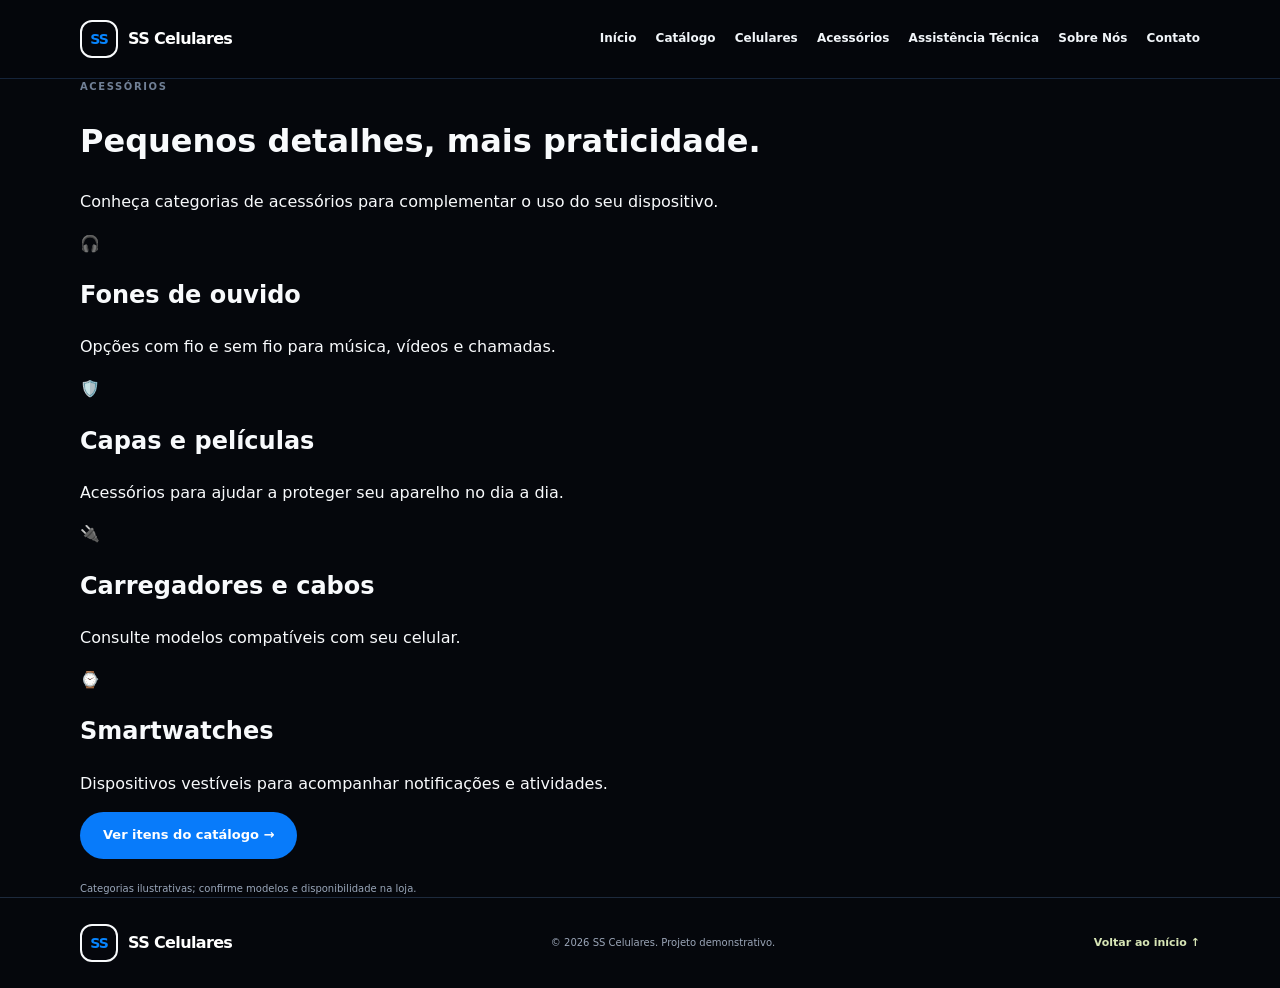
==== acessorios/index.html @ f4dd4148 "Cria página independente: acessorios" ====
<!doctype html>
<html lang="pt-BR"><head><meta charset="UTF-8"><meta name="viewport" content="width=device-width, initial-scale=1"><meta name="description" content="Explore acessórios demonstrativos para celulares."><title>Acessórios | SS Celulares</title><link rel="stylesheet" href="../assets/css/style.css"></head><body><a class="pular-conteudo" href="#conteudo">Pular para o conteúdo</a><header class="topo"><div class="container barra">
<a class="marca" href="../index.html" aria-label="SS Celulares — início"><span class="marca-simbolo">SS</span><span>SS <b>Celulares</b></span></a>
<nav class="navegacao" aria-label="Navegação principal">
<a href="../index.html">Início</a><a href="../catalogo/index.html">Catálogo</a><a href="../celulares/index.html">Celulares</a><a href="../acessorios/index.html">Acessórios</a><a href="../assistencia/index.html">Assistência Técnica</a><a href="../sobre/index.html">Sobre Nós</a><a href="../contato/index.html">Contato</a>
</nav></div></header><main id="conteudo" class="pagina-conteudo"><div class="container"><p class="sobretitulo">ACESSÓRIOS</p><h1>Pequenos detalhes, <span>mais praticidade.</span></h1><p class="pagina-intro">Conheça categorias de acessórios para complementar o uso do seu dispositivo.</p><div class="pagina-cards"><article><span>🎧</span><h2>Fones de ouvido</h2><p>Opções com fio e sem fio para música, vídeos e chamadas.</p></article><article><span>🛡️</span><h2>Capas e películas</h2><p>Acessórios para ajudar a proteger seu aparelho no dia a dia.</p></article><article><span>🔌</span><h2>Carregadores e cabos</h2><p>Consulte modelos compatíveis com seu celular.</p></article><article><span>⌚</span><h2>Smartwatches</h2><p>Dispositivos vestíveis para acompanhar notificações e atividades.</p></article></div><a class="botao botao-principal" href="../catalogo/index.html">Ver itens do catálogo →</a><p class="aviso-catalogo">Categorias ilustrativas; confirme modelos e disponibilidade na loja.</p></div></main><footer class="rodape"><div class="container rodape-conteudo"><a class="marca marca-rodape" href="../index.html"><span class="marca-simbolo">SS</span><span>SS <b>Celulares</b></span></a><p>© <span class="ano-atual"></span> SS Celulares. Projeto demonstrativo.</p><a href="../index.html">Voltar ao início ↑</a></div></footer><script>document.querySelectorAll(".ano-atual").forEach(el=>el.textContent=new Date().getFullYear())</script></body></html>
---- assets/css/style.css ----
:root{color-scheme:light;--ink:#172033;--muted:#667085;--navy:#101827;--navy-2:#18243a;--lime:#c7f36b;--paper:#f7f8fa;--line:#e5e8ee;--white:#fff;--radius:22px;--shadow:0 18px 50px rgba(18,30,50,.09)}
*{box-sizing:border-box}html{scroll-behavior:smooth;scroll-padding-top:90px}body{margin:0;font-family:Inter,ui-sans-serif,system-ui,-apple-system,BlinkMacSystemFont,"Segoe UI",sans-serif;color:var(--ink);background:var(--white);line-height:1.6}a{color:inherit;text-decoration:none}button,input{font:inherit}.container{width:min(1120px,calc(100% - 40px));margin-inline:auto}.pular-conteudo{position:absolute;left:-9999px;top:12px;background:#fff;padding:12px;z-index:10}.pular-conteudo:focus{left:12px}.topo{position:sticky;top:0;z-index:5;background:rgba(255,255,255,.94);backdrop-filter:blur(14px);border-bottom:1px solid rgba(229,232,238,.8)}.barra{min-height:78px;display:flex;align-items:center;justify-content:space-between;gap:24px}.marca{display:inline-flex;align-items:center;gap:10px;font-size:16px;font-weight:750;letter-spacing:-.04em}.marca b{font-weight:850}.marca-simbolo{display:grid;place-items:center;width:38px;height:38px;border-radius:12px;background:var(--lime);color:var(--navy);font-size:14px;font-weight:900;letter-spacing:-.07em}.navegacao{display:flex;align-items:center;gap:32px;color:#5d6676;font-size:13px;font-weight:650}.navegacao a:hover,.link-simples:hover,.rodape a:hover{color:#577b12}.botao{display:inline-flex;align-items:center;justify-content:center;gap:14px;padding:12px 18px;border-radius:12px;font-size:13px;font-weight:750;transition:transform .2s,background .2s}.botao:hover{transform:translateY(-2px)}.botao-contorno{border:1px solid var(--line);background:white}.botao-principal{background:var(--lime);color:var(--navy);padding:15px 21px}.hero{overflow:hidden;background:var(--navy);color:white}.hero-grade{min-height:530px;display:grid;grid-template-columns:1.05fr .95fr;align-items:center;gap:38px;padding-block:68px}.sobretitulo{margin:0 0 16px;font-size:10px;font-weight:850;letter-spacing:.16em;color:#718096}.hero .sobretitulo{color:#d4e6b1}.ponto,.selo-ponto{display:inline-block;width:7px;height:7px;margin-right:8px;border-radius:50%;background:var(--lime);vertical-align:middle}.hero h1{max-width:580px;margin:0;font-size:clamp(42px,5vw,64px);line-height:1.06;letter-spacing:-.065em;font-weight:800}.hero h1 span,.catalogo h2 span{color:var(--lime)}.hero-descricao{max-width:490px;margin:24px 0;color:#b9c2d0;font-size:15px;line-height:1.85}.hero-acoes{display:flex;align-items:center;gap:24px;flex-wrap:wrap}.link-simples{display:inline-flex;align-items:center;gap:8px;font-size:13px;font-weight:750}.hero .link-simples{color:#f1f4f7}.hero-nota{display:flex;align-items:center;gap:12px;margin-top:36px;color:#aeb9c9;font-size:11px}.hero-nota strong{color:white;font-size:12px}.nota-icone{display:grid;place-items:center;width:38px;height:38px;border:1px solid #354259;border-radius:12px;color:var(--lime);font-size:19px}.hero-visual{position:relative;min-height:390px;display:grid;place-items:center;isolation:isolate}.orb{position:absolute;z-index:-1;border-radius:50%;filter:blur(1px)}.orb-um{width:290px;height:290px;background:radial-gradient(circle at 35% 30%,#34465d,#1c2b41 66%,#152035)}.orb-dois{width:220px;height:220px;border:1px solid rgba(199,243,107,.25);transform:rotate(-24deg)}.telefone{position:relative;width:195px;height:340px;padding:9px;border-radius:34px;border:2px solid #677286;background:#090e18;box-shadow:0 32px 70px #050914aa;transform:rotate(-8deg)}.telefone-ilha{position:absolute;top:15px;left:50%;z-index:2;width:65px;height:15px;transform:translateX(-50%);border-radius:20px;background:#080c13}.telefone-tela{height:100%;padding:42px 16px 20px;border-radius:25px;overflow:hidden;background:linear-gradient(155deg,#e5f4bd,#8fae67 48%,#243b42);color:#13251f;display:flex;flex-direction:column;justify-content:space-between}.tela-mini{font-size:8px;letter-spacing:.12em;font-weight:900}.tela-circulo{position:absolute;width:125px;height:125px;top:88px;left:40px;border-radius:50%;border:1px solid #ffffff80;background:linear-gradient(135deg,#ffffff55,#344f4530);box-shadow:inset 0 0 35px #fff5}.tela-circulo:after{content:"";position:absolute;inset:17px;border-radius:50%;border:1px solid #fff8}.telefone-tela strong{font-size:23px;line-height:1.1;letter-spacing:-.05em}.tela-linha{height:4px;width:45px;border-radius:8px;background:#203d32}.selo{position:absolute;padding:12px 15px;border:1px solid #ffffff25;border-radius:14px;background:#1d293be8;box-shadow:0 14px 28px #0002;font-size:10px;font-weight:750}.selo-topo{top:49px;right:-1px}.selo-topo span{color:var(--lime);margin-right:5px}.selo-base{bottom:38px;left:0}.beneficios{border-bottom:1px solid var(--line);background:white}.beneficios-grade{display:grid;grid-template-columns:repeat(3,1fr);padding-block:25px;gap:20px}.beneficios-grade>div{display:flex;align-items:center;justify-content:center;gap:13px}.beneficio-icone{display:grid;place-items:center;flex:0 0 39px;height:39px;border-radius:12px;background:#f0f5e7;color:#527b15;font-size:23px}.beneficios strong,.beneficios small{display:block}.beneficios strong{font-size:12px}.beneficios small{margin-top:3px;color:var(--muted);font-size:10px}.secao{padding-block:86px}.sobre-grade{display:grid;grid-template-columns:1fr 1fr;gap:80px;align-items:start}.secao h2,.chamada h2{margin:0;font-size:clamp(30px,3.5vw,43px);line-height:1.14;letter-spacing:-.055em}.sobre-grade>div:nth-child(2)>p{margin:0 0 20px;color:var(--muted);font-size:14px;line-height:1.9}.sobre .link-simples{color:#4d7014}.catalogo{background:var(--paper)}.catalogo-cabecalho{display:flex;align-items:end;justify-content:space-between;gap:28px}.catalogo h2{max-width:570px}.catalogo h2 span{color:#668a20}.texto-secundario{margin:14px 0 0;color:var(--muted);font-size:13px}.contador{padding:8px 12px;border:1px solid var(--line);border-radius:999px;background:white;color:var(--muted);font-size:10px;white-space:nowrap}.filtros{display:flex;justify-content:space-between;align-items:center;gap:20px;margin:34px 0 24px}.campo-busca{display:flex;align-items:center;gap:10px;width:min(300px,100%);padding:0 14px;border:1px solid #e1e5eb;border-radius:12px;background:white;color:#758095}.campo-busca input{width:100%;min-width:0;padding:12px 0;border:0;outline:0;background:transparent;color:var(--ink);font-size:12px}.campo-busca:focus-within{outline:2px solid #c7f36b;outline-offset:2px}.categorias{display:flex;gap:7px;flex-wrap:wrap}.filtro{padding:9px 13px;border:1px solid transparent;border-radius:10px;background:transparent;color:#697386;font-size:11px;font-weight:700;cursor:pointer}.filtro:hover{background:white}.filtro.ativo{background:var(--navy);color:white}.produtos{display:grid;grid-template-columns:repeat(3,minmax(0,1fr));gap:20px}.produto{overflow:hidden;border:1px solid #e8ebf0;border-radius:18px;background:white;transition:transform .2s,box-shadow .2s}.produto:hover{transform:translateY(-4px);box-shadow:var(--shadow)}.produto-visual{height:190px;display:grid;place-items:center;position:relative;overflow:hidden;background:linear-gradient(140deg,#eef2f6,#e4eaf0)}.produto-visual:before{content:"";position:absolute;width:155px;height:155px;border-radius:50%;background:#ffffffa8}.produto-visual.premium{background:linear-gradient(140deg,#e9e7f1,#d4d9e6)}.produto-visual.intermediario{background:linear-gradient(140deg,#e5f0df,#d5e6cf)}.produto-visual.acessorio{background:linear-gradient(140deg,#f4e8d9,#e9d8c4)}.mini-telefone{position:relative;width:77px;height:140px;padding:5px;border:2px solid #343c49;border-radius:15px;background:#141b28;box-shadow:0 15px 25px #1c263333;transform:rotate(-7deg)}.mini-telefone:before{content:"";position:absolute;top:5px;left:50%;z-index:1;width:24px;height:5px;border-radius:5px;background:#111722;transform:translateX(-50%)}.mini-tela{height:100%;border-radius:10px;background:linear-gradient(145deg,#c7f36b,#7c9f55 48%,#21394a)}.mini-telefone.purple .mini-tela{background:linear-gradient(145deg,#e3d7ff,#9586c5,#28334e)}.mini-telefone.blue .mini-tela{background:linear-gradient(145deg,#c2e9fa,#5d9ab6,#1e354d)}.mini-telefone.black .mini-tela{background:linear-gradient(145deg,#9da9b8,#47576b,#151d2b)}.mini-telefone.gold .mini-tela{background:linear-gradient(145deg,#f9dfaa,#c19a5c,#58432c)}.mini-telefone.accessory{width:110px;height:110px;border-radius:50%;transform:none;background:#252c37;padding:12px}.mini-telefone.accessory .mini-tela{border-radius:50%;background:radial-gradient(circle,#f3f4f6 0 35%,#8a96a3 37% 45%,#222c3b 48%)}.etiqueta-produto{position:absolute;top:13px;left:13px;padding:5px 8px;border-radius:6px;background:#ffffffd9;color:#354052;font-size:9px;font-weight:800}.produto-conteudo{padding:18px}.produto-categoria{margin:0 0 6px;color:#718096;font-size:9px;font-weight:850;letter-spacing:.12em;text-transform:uppercase}.produto h3{margin:0;font-size:17px;letter-spacing:-.035em}.produto-descricao{min-height:42px;margin:8px 0 18px;color:var(--muted);font-size:11px;line-height:1.7}.produto-rodape{display:flex;align-items:center;justify-content:space-between;gap:8px;padding-top:13px;border-top:1px solid #edf0f3}.produto-preco{font-size:17px;font-weight:850;letter-spacing:-.04em}.produto-preco small{display:block;color:#7d8796;font-size:9px;font-weight:500;letter-spacing:0}.produto-detalhe{display:grid;place-items:center;width:34px;height:34px;border:1px solid var(--line);border-radius:10px;font-size:18px}.sem-resultados{grid-column:1/-1;padding:40px 20px;text-align:center;border:1px dashed #ccd2dc;border-radius:16px;color:var(--muted)}.aviso-catalogo{margin:22px 0 0;color:#8992a0;font-size:10px}.chamada{background:var(--lime);color:var(--navy)}.chamada-conteudo{display:flex;align-items:center;justify-content:space-between;gap:30px;padding-block:53px}.chamada .sobretitulo{color:#536a30}.chamada h2{max-width:580px}.chamada p:not(.sobretitulo){margin:10px 0 0;color:#46562e;font-size:13px}.botao-claro{background:var(--navy);color:white;white-space:nowrap}.rodape{background:#0c1320;color:#c4ccda}.rodape-conteudo{min-height:95px;display:flex;align-items:center;justify-content:space-between;gap:20px}.marca-rodape{color:white}.rodape p,.rodape>a{font-size:10px;color:#9ba6b8}.rodape-conteudo>a:last-child{color:#d7e5b6;font-weight:700;font-size:11px}
@media(max-width:800px){.barra{min-height:70px}.navegacao{gap:16px}.barra>.botao{display:none}.hero-grade{grid-template-columns:1fr 0.8fr;gap:10px;padding-block:55px}.hero h1{font-size:clamp(38px,6vw,54px)}.hero-visual{transform:scale(.9)}.selo-topo{right:-12px}.selo-base{left:-15px}.sobre-grade{gap:35px}.beneficios-grade{gap:12px}.beneficios-grade>div{justify-content:flex-start}.beneficios small{max-width:140px}.produtos{grid-template-columns:repeat(2,minmax(0,1fr))}.filtros{align-items:flex-start;flex-direction:column}.campo-busca{width:100%}}
@media(max-width:560px){.container{width:min(100% - 32px,1120px)}.barra{flex-wrap:wrap;min-height:66px;gap:8px}.marca{font-size:14px}.marca-simbolo{width:34px;height:34px}.navegacao{gap:15px;font-size:11px}.hero-grade{grid-template-columns:1fr;padding-block:48px 24px}.hero h1{font-size:clamp(42px,12vw,58px)}.hero-descricao{font-size:13px}.hero-visual{min-height:315px;transform:none;margin-top:5px}.telefone{transform:rotate(-6deg) scale(.85)}.orb-um{width:240px;height:240px}.orb-dois{width:190px;height:190px}.selo-topo{top:22px;right:0}.selo-base{bottom:20px;left:0}.beneficios-grade{grid-template-columns:1fr;padding-block:17px;gap:15px}.beneficios-grade>div{justify-content:flex-start}.beneficios small{max-width:none}.secao{padding-block:60px}.sobre-grade{grid-template-columns:1fr;gap:18px}.catalogo-cabecalho{align-items:flex-start;flex-direction:column;gap:18px}.catalogo h2{font-size:34px}.categorias{gap:4px}.filtro{padding:8px 10px;font-size:10px}.produtos{gap:12px}.produto-visual{height:145px}.mini-telefone{transform:scale(.85) rotate(-7deg)}.produto-conteudo{padding:13px}.produto h3{font-size:14px}.produto-descricao{font-size:10px;min-height:52px}.produto-preco{font-size:14px}.produto-rodape{align-items:center}.chamada-conteudo{align-items:flex-start;flex-direction:column;padding-block:40px}.chamada h2{font-size:32px}.rodape-conteudo{padding-block:23px;flex-wrap:wrap}.rodape p{order:3;width:100%;margin:0}.rodape-conteudo>a:last-child{font-size:10px}}
@media(prefers-reduced-motion:reduce){*,*::before,*::after{scroll-behavior:auto!important;transition:none!important}}


/* Tema azul e preto inspirado na referência enviada */
:root{color-scheme:dark;--ink:#f8fafc;--muted:#aab4c3;--navy:#05070c;--navy-2:#0a1220;--lime:#0785ff;--paper:#f1f3f7;--line:#1e293b;--white:#fff;--radius:14px;--shadow:0 18px 50px rgba(0,0,0,.22)}
body{background:#05070c;color:#f8fafc}.topo{background:rgba(5,7,12,.97);border-color:#15243a}.marca{color:#fff}.marca-simbolo{background:transparent;border:2px solid #f8fafc;color:#0785ff}.navegacao{gap:clamp(10px,1.5vw,24px);color:#f1f5f9;font-size:12px}.navegacao a:hover,.link-simples:hover{color:#0785ff}.hero{background:radial-gradient(ellipse at 72% 38%,#073c86 0%,#061b3b 28%,#05070c 65%);border-bottom:8px solid #f1f3f7}.hero-grade{min-height:380px;padding-block:45px}.hero .sobretitulo,.catalogo .sobretitulo{color:#1595ff}.hero h1 span,.catalogo h2 span{color:#0785ff}.hero-descricao{color:#e2e8f0}.botao-principal{background:#087bfa;color:#fff;border-radius:999px;padding:13px 23px}.hero-visual{min-height:330px}.orb-um{background:radial-gradient(circle at 35% 30%,#1268d4,#06306b 65%,#06172d)}.telefone-tela{background:linear-gradient(155deg,#f1f5ff,#1976e8 48%,#101d42);color:#061329}.selo{background:#080e19;border-color:#087bfa55}.beneficios{background:#f1f3f7;color:#111827;border-color:#dce2eb}.beneficios small{color:#596579}.beneficio-icone{background:#dcecff;color:#087bfa}
.categorias-home{background:#f1f3f7;color:#111827;padding:22px 0 25px;border-bottom:8px solid #e4e8ef}.categorias-home-grade{display:grid;grid-template-columns:repeat(6,minmax(0,1fr));gap:14px}.categoria-home{min-height:140px;display:flex;flex-direction:column;align-items:center;justify-content:center;gap:8px;border-radius:12px;background:#e6eaf1;text-align:center;padding:14px 8px}.categoria-home>span{font-size:34px}.categoria-home strong{font-size:12px}.categoria-home b{font-size:22px;color:#0785ff}
.sobre,.catalogo{background:#05070c;color:#f8fafc}.sobre-grade>div:nth-child(2)>p,.texto-secundario{color:#b8c2d1}.contador{background:#0d1522;border-color:#1d2a3d;color:#cbd5e1}.campo-busca{background:#0c1320;border-color:#25344a;color:#aab4c3}.campo-busca input{color:#f8fafc}.filtro{color:#cbd5e1}.filtro:hover{background:#132035}.filtro.ativo{background:#087bfa;color:white}.produto{background:#0c1320;border-color:#1b2b42;color:#f8fafc;border-radius:12px}.produto-visual{background:linear-gradient(140deg,#172337,#0d1523)}.produto h3{color:#f8fafc}.produto-descricao,.produto-preco small{color:#aab4c3}.produto-rodape{border-color:#263449}.etiqueta-produto{background:#111d2d;color:#dbeafe}.aviso-catalogo{color:#9aa7ba}
.assistencia-home{background:#f1f3f7;color:#111827;display:grid;grid-template-columns:.7fr 1.7fr;align-items:stretch;border-block:8px solid #e4e8ef}.assistencia-foto{min-height:260px;display:grid;place-items:center;background:radial-gradient(ellipse at center,#0b5cbd,#07152a 65%,#05070c);font-size:clamp(40px,6vw,72px)}.assistencia-conteudo{width:100%;padding-block:42px;display:grid;grid-template-columns:1.4fr .8fr;gap:35px;align-items:center}.assistencia-conteudo .sobretitulo,.marcas-home .sobretitulo{color:#087bfa}.assistencia-conteudo h2{font-size:clamp(26px,3vw,38px);line-height:1.15}.assistencia-conteudo h2 span{color:#087bfa}.assistencia-conteudo p:not(.sobretitulo){color:#4b5565;font-size:13px}.servicos-lista{list-style:none;padding:0;display:grid;gap:12px;color:#263448;font-size:12px}.servicos-lista li:before{content:"✓";display:inline-grid;place-items:center;width:25px;height:25px;margin-right:10px;border:1px solid #0785ff;border-radius:7px;color:#0785ff}.marcas-home{background:#e8ecf3;color:#111827;padding:24px 0 28px}.marcas-lista{display:flex;align-items:center;justify-content:space-between;gap:22px;flex-wrap:wrap}.marcas-lista span{font-weight:850;font-size:clamp(16px,2.2vw,26px)}.marcas-aviso{font-size:10px;color:#596579}
.rodape{background:#05070c;color:#dce5f2;border-top:1px solid #1d2a3d}.rodape-conteudo{min-height:unset;padding-block:26px}.rodape a:hover{color:#0785ff}
@media(max-width:800px){.navegacao{gap:10px;flex-wrap:wrap}.categorias-home-grade{grid-template-columns:repeat(3,minmax(0,1fr))}.assistencia-conteudo{gap:22px}}
@media(max-width:560px){.barra{padding-block:10px;flex-wrap:wrap}.navegacao{order:3;width:100%;justify-content:space-between;gap:8px;font-size:10px}.hero-grade{grid-template-columns:1fr;padding-block:38px 18px}.hero-visual{min-height:280px}.categorias-home-grade{grid-template-columns:repeat(2,minmax(0,1fr));gap:10px}.categoria-home{min-height:120px}.assistencia-home{grid-template-columns:1fr}.assistencia-foto{min-height:140px}.assistencia-conteudo{grid-template-columns:1fr;padding-block:28px;gap:20px}.servicos-lista{grid-template-columns:repeat(2,minmax(0,1fr));gap:10px}.marcas-lista{justify-content:center}}
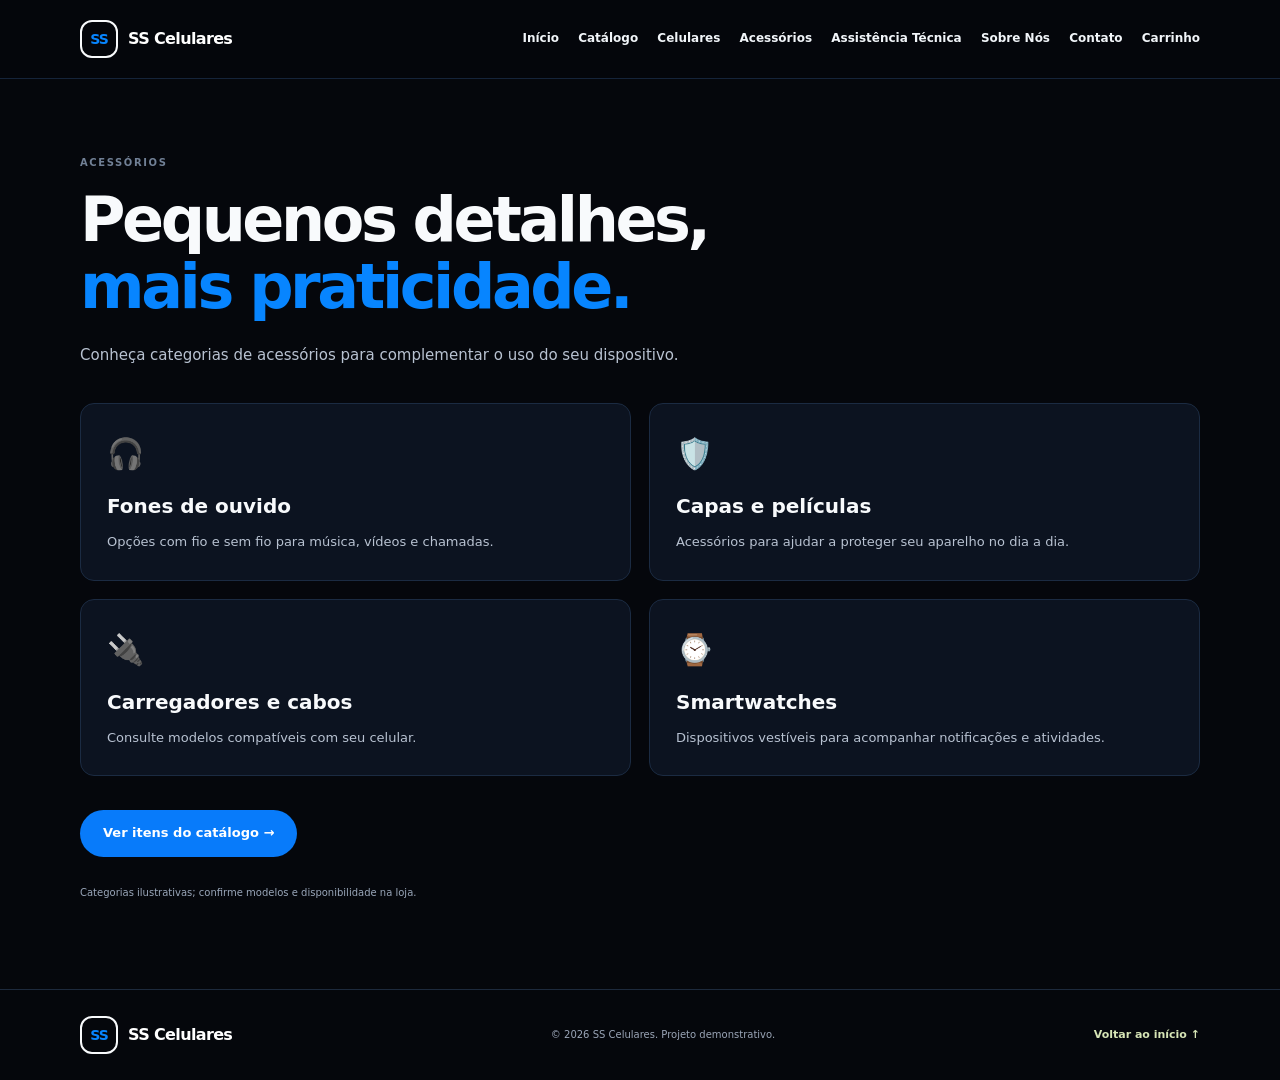
==== commit b804d600: "Adiciona acesso ao carrinho na navegação" ====
--- a/acessorios/index.html
+++ b/acessorios/index.html
@@ -3,4 +3,5 @@
 <a class="marca" href="../index.html" aria-label="SS Celulares — início"><span class="marca-simbolo">SS</span><span>SS <b>Celulares</b></span></a>
 <nav class="navegacao" aria-label="Navegação principal">
 <a href="../index.html">Início</a><a href="../catalogo/index.html">Catálogo</a><a href="../celulares/index.html">Celulares</a><a href="../acessorios/index.html">Acessórios</a><a href="../assistencia/index.html">Assistência Técnica</a><a href="../sobre/index.html">Sobre Nós</a><a href="../contato/index.html">Contato</a>
-</nav></div></header><main id="conteudo" class="pagina-conteudo"><div class="container"><p class="sobretitulo">ACESSÓRIOS</p><h1>Pequenos detalhes, <span>mais praticidade.</span></h1><p class="pagina-intro">Conheça categorias de acessórios para complementar o uso do seu dispositivo.</p><div class="pagina-cards"><article><span>🎧</span><h2>Fones de ouvido</h2><p>Opções com fio e sem fio para música, vídeos e chamadas.</p></article><article><span>🛡️</span><h2>Capas e películas</h2><p>Acessórios para ajudar a proteger seu aparelho no dia a dia.</p></article><article><span>🔌</span><h2>Carregadores e cabos</h2><p>Consulte modelos compatíveis com seu celular.</p></article><article><span>⌚</span><h2>Smartwatches</h2><p>Dispositivos vestíveis para acompanhar notificações e atividades.</p></article></div><a class="botao botao-principal" href="../catalogo/index.html">Ver itens do catálogo →</a><p class="aviso-catalogo">Categorias ilustrativas; confirme modelos e disponibilidade na loja.</p></div></main><footer class="rodape"><div class="container rodape-conteudo"><a class="marca marca-rodape" href="../index.html"><span class="marca-simbolo">SS</span><span>SS <b>Celulares</b></span></a><p>© <span class="ano-atual"></span> SS Celulares. Projeto demonstrativo.</p><a href="../index.html">Voltar ao início ↑</a></div></footer><script>document.querySelectorAll(".ano-atual").forEach(el=>el.textContent=new Date().getFullYear())</script></body></html>+        <a href="../carrinho/index.html">Carrinho <span class="contador-carrinho" data-contador-carrinho hidden>0</span></a>
+      </nav></div></header><main id="conteudo" class="pagina-conteudo"><div class="container"><p class="sobretitulo">ACESSÓRIOS</p><h1>Pequenos detalhes, <span>mais praticidade.</span></h1><p class="pagina-intro">Conheça categorias de acessórios para complementar o uso do seu dispositivo.</p><div class="pagina-cards"><article><span>🎧</span><h2>Fones de ouvido</h2><p>Opções com fio e sem fio para música, vídeos e chamadas.</p></article><article><span>🛡️</span><h2>Capas e películas</h2><p>Acessórios para ajudar a proteger seu aparelho no dia a dia.</p></article><article><span>🔌</span><h2>Carregadores e cabos</h2><p>Consulte modelos compatíveis com seu celular.</p></article><article><span>⌚</span><h2>Smartwatches</h2><p>Dispositivos vestíveis para acompanhar notificações e atividades.</p></article></div><a class="botao botao-principal" href="../catalogo/index.html">Ver itens do catálogo →</a><p class="aviso-catalogo">Categorias ilustrativas; confirme modelos e disponibilidade na loja.</p></div></main><footer class="rodape"><div class="container rodape-conteudo"><a class="marca marca-rodape" href="../index.html"><span class="marca-simbolo">SS</span><span>SS <b>Celulares</b></span></a><p>© <span class="ano-atual"></span> SS Celulares. Projeto demonstrativo.</p><a href="../index.html">Voltar ao início ↑</a></div></footer><script>document.querySelectorAll(".ano-atual").forEach(el=>el.textContent=new Date().getFullYear())</script></body></html>
--- a/assets/css/style.css
+++ b/assets/css/style.css
@@ -14,3 +14,50 @@
 .rodape{background:#05070c;color:#dce5f2;border-top:1px solid #1d2a3d}.rodape-conteudo{min-height:unset;padding-block:26px}.rodape a:hover{color:#0785ff}
 @media(max-width:800px){.navegacao{gap:10px;flex-wrap:wrap}.categorias-home-grade{grid-template-columns:repeat(3,minmax(0,1fr))}.assistencia-conteudo{gap:22px}}
 @media(max-width:560px){.barra{padding-block:10px;flex-wrap:wrap}.navegacao{order:3;width:100%;justify-content:space-between;gap:8px;font-size:10px}.hero-grade{grid-template-columns:1fr;padding-block:38px 18px}.hero-visual{min-height:280px}.categorias-home-grade{grid-template-columns:repeat(2,minmax(0,1fr));gap:10px}.categoria-home{min-height:120px}.assistencia-home{grid-template-columns:1fr}.assistencia-foto{min-height:140px}.assistencia-conteudo{grid-template-columns:1fr;padding-block:28px;gap:20px}.servicos-lista{grid-template-columns:repeat(2,minmax(0,1fr));gap:10px}.marcas-lista{justify-content:center}}
+
+
+/* Layout das páginas independentes do menu */
+.pagina-conteudo{min-height:62vh;padding:76px 0 88px;background:#05070c;color:#f8fafc}
+.pagina-conteudo h1{max-width:760px;margin:0;font-size:clamp(38px,6vw,62px);line-height:1.08;letter-spacing:-.055em}
+.pagina-conteudo h1 span{color:#0785ff}
+.pagina-intro{max-width:720px;color:#b8c2d1;font-size:15px;line-height:1.9;margin:20px 0 32px}
+.pagina-cards{display:grid;grid-template-columns:repeat(2,minmax(0,1fr));gap:18px;margin:34px 0}
+.pagina-cards article{padding:26px;border:1px solid #1b2b42;border-radius:14px;background:#0c1320}
+.pagina-cards article>span{font-size:30px}
+.pagina-cards h2{margin:12px 0 8px;font-size:20px}
+.pagina-cards p{margin:0;color:#b8c2d1;font-size:13px;line-height:1.8}
+.pagina-conteudo .aviso-catalogo{margin-top:28px}
+.navegacao a[aria-current="page"]{color:#0785ff}
+@media(max-width:560px){.pagina-conteudo{padding:48px 0 60px}.pagina-cards{grid-template-columns:1fr;gap:12px}.pagina-cards article{padding:21px}.pagina-intro{font-size:13px}}
+
+
+/* Carrinho de compras */
+.contador-carrinho{display:inline-grid;place-items:center;min-width:19px;height:19px;padding:0 5px;margin-left:4px;border-radius:999px;background:#0785ff;color:#fff;font-size:10px;font-weight:800}
+.contador-carrinho[hidden]{display:none}
+.carrinho-vazio{margin:34px 0;padding:42px 24px;text-align:center;border:1px dashed #30415b;border-radius:16px;background:#0b1220}
+.carrinho-vazio>span{font-size:42px}
+.carrinho-vazio h2{margin:10px 0;font-size:25px}
+.carrinho-vazio p{margin:0 auto 22px;color:#b8c2d1;font-size:13px}
+.carrinho-vazio[hidden],#carrinho-conteudo[hidden],#resumo-carrinho[hidden]{display:none!important}
+.resumo-itens{color:#cbd5e1;font-size:13px}
+.itens-carrinho{display:grid;gap:12px}
+.item-carrinho{display:grid;grid-template-columns:minmax(0,1fr) auto auto auto;align-items:center;gap:18px;padding:20px;border:1px solid #1b2b42;border-radius:13px;background:#0c1320}
+.item-carrinho-info h2{margin:0;font-size:16px}
+.item-carrinho-info p{margin:5px 0 0;color:#aab4c3;font-size:11px}
+.item-carrinho-controles{display:flex;align-items:center;gap:12px}
+.quantidade-botao{width:32px;height:32px;border:1px solid #30415b;border-radius:8px;background:#101b2c;color:#fff;font-size:19px;cursor:pointer}
+.quantidade-botao:hover{border-color:#0785ff}
+.item-carrinho-preco{white-space:nowrap;font-size:14px}
+.remover-item,.botao-limpar{border:0;background:transparent;color:#7dbaff;font-size:12px;cursor:pointer}
+.remover-item:hover,.botao-limpar:hover{text-decoration:underline}
+.resumo-carrinho{max-width:440px;margin:22px 0 0 auto;padding:24px;border:1px solid #1b2b42;border-radius:14px;background:#0c1320}
+.resumo-carrinho h2{margin:0 0 18px;font-size:20px}
+.linha-resumo{display:flex;justify-content:space-between;gap:15px;margin:12px 0;color:#cbd5e1;font-size:13px}
+.linha-total{padding-top:15px;border-top:1px solid #263449;color:#fff;font-size:16px}
+.resumo-carrinho .botao-principal{width:100%;margin-top:14px;border:0;cursor:pointer;font-weight:800}
+.resumo-carrinho .aviso-catalogo{line-height:1.7}
+.botao-limpar{display:block;margin:12px auto 0}
+.mensagem-carrinho{min-height:18px;color:#93c5fd;font-size:12px}
+.continuar-comprando{margin-top:28px}
+.continuar-comprando .link-simples{color:#78baff}
+@media(max-width:700px){.item-carrinho{grid-template-columns:minmax(0,1fr) auto;gap:12px}.item-carrinho-controles{grid-column:1;grid-row:2}.item-carrinho-preco{grid-column:2;grid-row:1}.remover-item{grid-column:2;grid-row:2;justify-self:end}.resumo-carrinho{max-width:none}.contador-carrinho{min-width:17px;height:17px}}
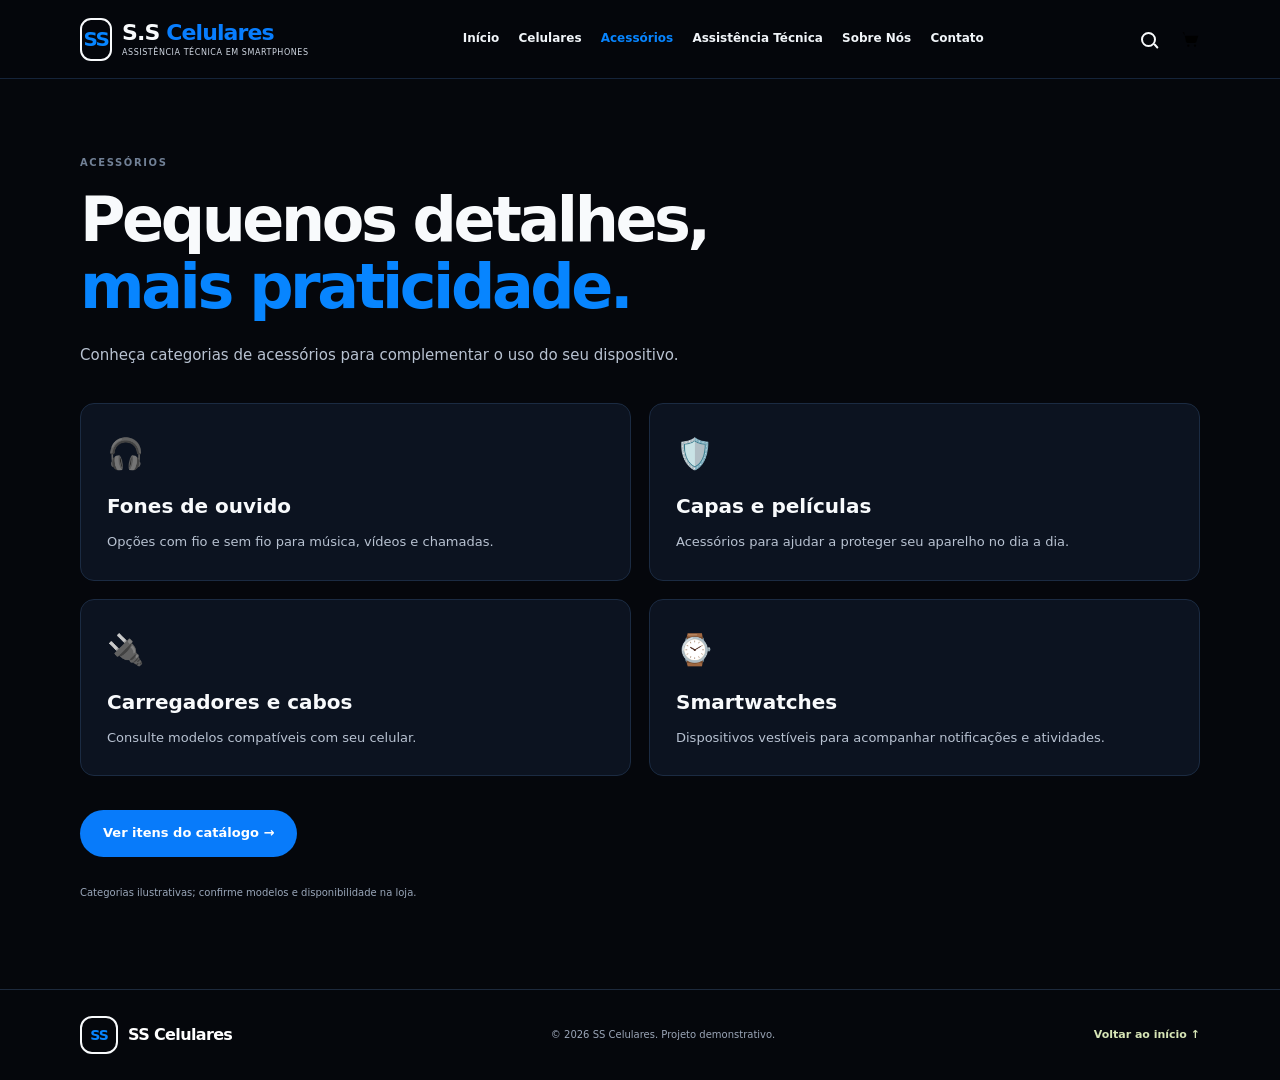
==== commit 2bed93e5: "Padroniza cabeçalho e ícones superiores" ====
--- a/acessorios/index.html
+++ b/acessorios/index.html
@@ -1,7 +1,24 @@
 <!doctype html>
-<html lang="pt-BR"><head><meta charset="UTF-8"><meta name="viewport" content="width=device-width, initial-scale=1"><meta name="description" content="Explore acessórios demonstrativos para celulares."><title>Acessórios | SS Celulares</title><link rel="stylesheet" href="../assets/css/style.css"></head><body><a class="pular-conteudo" href="#conteudo">Pular para o conteúdo</a><header class="topo"><div class="container barra">
-<a class="marca" href="../index.html" aria-label="SS Celulares — início"><span class="marca-simbolo">SS</span><span>SS <b>Celulares</b></span></a>
-<nav class="navegacao" aria-label="Navegação principal">
-<a href="../index.html">Início</a><a href="../catalogo/index.html">Catálogo</a><a href="../celulares/index.html">Celulares</a><a href="../acessorios/index.html">Acessórios</a><a href="../assistencia/index.html">Assistência Técnica</a><a href="../sobre/index.html">Sobre Nós</a><a href="../contato/index.html">Contato</a>
-        <a href="../carrinho/index.html">Carrinho <span class="contador-carrinho" data-contador-carrinho hidden>0</span></a>
-      </nav></div></header><main id="conteudo" class="pagina-conteudo"><div class="container"><p class="sobretitulo">ACESSÓRIOS</p><h1>Pequenos detalhes, <span>mais praticidade.</span></h1><p class="pagina-intro">Conheça categorias de acessórios para complementar o uso do seu dispositivo.</p><div class="pagina-cards"><article><span>🎧</span><h2>Fones de ouvido</h2><p>Opções com fio e sem fio para música, vídeos e chamadas.</p></article><article><span>🛡️</span><h2>Capas e películas</h2><p>Acessórios para ajudar a proteger seu aparelho no dia a dia.</p></article><article><span>🔌</span><h2>Carregadores e cabos</h2><p>Consulte modelos compatíveis com seu celular.</p></article><article><span>⌚</span><h2>Smartwatches</h2><p>Dispositivos vestíveis para acompanhar notificações e atividades.</p></article></div><a class="botao botao-principal" href="../catalogo/index.html">Ver itens do catálogo →</a><p class="aviso-catalogo">Categorias ilustrativas; confirme modelos e disponibilidade na loja.</p></div></main><footer class="rodape"><div class="container rodape-conteudo"><a class="marca marca-rodape" href="../index.html"><span class="marca-simbolo">SS</span><span>SS <b>Celulares</b></span></a><p>© <span class="ano-atual"></span> SS Celulares. Projeto demonstrativo.</p><a href="../index.html">Voltar ao início ↑</a></div></footer><script>document.querySelectorAll(".ano-atual").forEach(el=>el.textContent=new Date().getFullYear())</script></body></html>+<html lang="pt-BR"><head><meta charset="UTF-8"><meta name="viewport" content="width=device-width, initial-scale=1"><meta name="description" content="Explore acessórios demonstrativos para celulares."><title>Acessórios | SS Celulares</title><link rel="stylesheet" href="../assets/css/style.css"></head><body><a class="pular-conteudo" href="#conteudo">Pular para o conteúdo</a><header class="topo topo-padrao">
+    <div class="container barra">
+      <a class="marca" href="../index.html" aria-label="SS Celulares — início">
+        <span class="marca-simbolo home-marca-simbolo">SS</span>
+        <span class="home-marca-texto">S.S <b>Celulares</b><small>ASSISTÊNCIA TÉCNICA EM SMARTPHONES</small></span>
+      </a>
+      <nav class="navegacao" aria-label="Navegação principal">
+        <a href="../index.html">Início</a>
+        <a href="../celulares/index.html">Celulares</a>
+        <a href="../acessorios/index.html" aria-current="page">Acessórios</a>
+        <a href="../assistencia/index.html">Assistência Técnica</a>
+        <a href="../sobre/index.html">Sobre Nós</a>
+        <a href="../contato/index.html">Contato</a>
+      </nav>
+      <div class="home-atalhos" aria-label="Atalhos">
+        <a href="../catalogo/index.html" aria-label="Buscar produtos" class="home-icone-link"><span class="home-lupa" aria-hidden="true"></span></a>
+        <a class="home-icone-link home-carrinho" href="../carrinho/index.html" aria-label="Abrir carrinho">
+          <svg class="home-cart-svg" viewBox="0 0 24 24" aria-hidden="true"><path d="M3 4h2l2.2 11.1a2 2 0 0 0 2 1.6h8.6a2 2 0 0 0 1.9-1.4L22 8H6"/><circle cx="10" cy="20" r="1.3"/><circle cx="18" cy="20" r="1.3"/></svg>
+          <span class="contador-carrinho" data-contador-carrinho hidden>0</span>
+        </a>
+      </div>
+    </div>
+  </header><main id="conteudo" class="pagina-conteudo"><div class="container"><p class="sobretitulo">ACESSÓRIOS</p><h1>Pequenos detalhes, <span>mais praticidade.</span></h1><p class="pagina-intro">Conheça categorias de acessórios para complementar o uso do seu dispositivo.</p><div class="pagina-cards"><article><span>🎧</span><h2>Fones de ouvido</h2><p>Opções com fio e sem fio para música, vídeos e chamadas.</p></article><article><span>🛡️</span><h2>Capas e películas</h2><p>Acessórios para ajudar a proteger seu aparelho no dia a dia.</p></article><article><span>🔌</span><h2>Carregadores e cabos</h2><p>Consulte modelos compatíveis com seu celular.</p></article><article><span>⌚</span><h2>Smartwatches</h2><p>Dispositivos vestíveis para acompanhar notificações e atividades.</p></article></div><a class="botao botao-principal" href="../catalogo/index.html">Ver itens do catálogo →</a><p class="aviso-catalogo">Categorias ilustrativas; confirme modelos e disponibilidade na loja.</p></div></main><footer class="rodape"><div class="container rodape-conteudo"><a class="marca marca-rodape" href="../index.html"><span class="marca-simbolo">SS</span><span>SS <b>Celulares</b></span></a><p>© <span class="ano-atual"></span> SS Celulares. Projeto demonstrativo.</p><a href="../index.html">Voltar ao início ↑</a></div></footer><script>document.querySelectorAll(".ano-atual").forEach(el=>el.textContent=new Date().getFullYear())</script></body></html>
--- a/assets/css/style.css
+++ b/assets/css/style.css
@@ -61,3 +61,208 @@
 .continuar-comprando{margin-top:28px}
 .continuar-comprando .link-simples{color:#78baff}
 @media(max-width:700px){.item-carrinho{grid-template-columns:minmax(0,1fr) auto;gap:12px}.item-carrinho-controles{grid-column:1;grid-row:2}.item-carrinho-preco{grid-column:2;grid-row:1}.remover-item{grid-column:2;grid-row:2;justify-self:end}.resumo-carrinho{max-width:none}.contador-carrinho{min-width:17px;height:17px}}
+
+
+/* Catálogo renovado — vitrine moderna e responsiva */
+.catalogo-pagina{background:#05070c;color:#f8fafc}
+.catalogo-hero{overflow:hidden;background:radial-gradient(ellipse at 80% 45%,#0b2b4c 0,transparent 40%),linear-gradient(125deg,#05070c,#08111f 72%,#071b30);border-bottom:1px solid #17263a}
+.catalogo-hero-grade{min-height:370px;display:grid;grid-template-columns:1.2fr .8fr;align-items:center;gap:30px;padding-block:54px}
+.catalogo-hero-texto h1{max-width:690px;margin:0;font-size:clamp(38px,5.5vw,61px);line-height:1.06;letter-spacing:-.06em}
+.catalogo-hero-texto h1 span{color:#168bff}
+.catalogo-hero-texto>p:not(.sobretitulo){max-width:510px;color:#b7c3d3;font-size:14px;line-height:1.85;margin:19px 0 25px}
+.catalogo-hero-texto .botao-principal{background:#087eff;color:#fff}
+.catalogo-hero-selo{position:relative;min-height:280px;display:grid;place-items:center}
+.catalogo-orbita{position:absolute;width:250px;height:250px;border:1px solid #168bff55;border-radius:50%;box-shadow:0 0 75px #087eff1c,inset 0 0 65px #087eff12}
+.catalogo-orbita:before,.catalogo-orbita:after{content:"";position:absolute;inset:22px;border:1px solid #168bff38;border-radius:50%}
+.catalogo-orbita:after{inset:-17px;border-style:dashed;opacity:.5}
+.catalogo-aparelho{position:relative;width:112px;height:210px;padding:7px;border:2px solid #8da5bf;border-radius:24px;background:#03060b;box-shadow:0 25px 70px #0009;transform:rotate(9deg)}
+.catalogo-aparelho>div{height:100%;border-radius:17px;background:radial-gradient(circle at 65% 35%,#49baff 0,transparent 27%),radial-gradient(circle at 30% 65%,#1264e9 0,transparent 38%),linear-gradient(145deg,#14243e,#050a13 75%)}
+.catalogo-aparelho>div:before{content:"";display:block;width:35px;height:7px;margin:5px auto;border-radius:8px;background:#02050a}
+.catalogo-flutuante{position:absolute;right:0;bottom:35px;padding:10px 14px;border:1px solid #24415f;border-radius:9px;background:#0a1422;color:#9dcfff;font-size:10px;font-weight:850;letter-spacing:.12em}
+.catalogo-destaques{background:#080e18;border-bottom:1px solid #172438}
+.catalogo-destaques-grade{display:grid;grid-template-columns:repeat(3,minmax(0,1fr));gap:22px;padding-block:23px}
+.catalogo-destaques-grade>div{display:flex;align-items:center;gap:12px}
+.destaque-icone{display:grid;place-items:center;width:38px;height:38px;flex:0 0 38px;border:1px solid #203c5b;border-radius:11px;background:#0d1b2c;color:#168bff;font-size:20px}
+.catalogo-destaques strong,.catalogo-destaques small{display:block}
+.catalogo-destaques strong{font-size:11px;color:#f8fafc}
+.catalogo-destaques small{margin-top:3px;color:#8f9caf;font-size:10px}
+.catalogo-explorar{padding:70px 0 82px;background:#05070c}
+.catalogo-explorar .catalogo-cabecalho{align-items:end}
+.catalogo-explorar .catalogo-cabecalho h2{margin:0;font-size:clamp(31px,4vw,43px);line-height:1.12;letter-spacing:-.055em;color:#f8fafc}
+.catalogo-explorar .catalogo-cabecalho h2 span{color:#168bff}
+.catalogo-explorar .texto-secundario{color:#9ba9bb}
+.catalogo-explorar .contador{border-color:#23344a;background:#0b1421;color:#b8c8da}
+.catalogo-painel-filtros{margin:30px 0 18px;padding:18px;border:1px solid #1a2b40;border-radius:15px;background:#080e18}
+.campo-busca-grande{width:100%;max-width:none;border-color:#24374d;background:#050a12;color:#168bff}
+.campo-busca-grande input{color:#f8fafc;font-size:13px}
+.campo-busca-grande input::placeholder{color:#718096}
+.campo-busca-grande kbd{padding:3px 7px;border:1px solid #24374d;border-radius:5px;color:#7d8da3;font-size:12px}
+.catalogo-filtros-linha{display:flex;justify-content:space-between;align-items:center;gap:18px;margin-top:17px}
+.catalogo-explorar .categorias{gap:6px}
+.catalogo-explorar .filtro{border:1px solid #1d2c40;color:#aebbd0}
+.catalogo-explorar .filtro:hover{background:#0f1c2d;color:#fff}
+.catalogo-explorar .filtro.ativo{border-color:#087eff;background:#087eff;color:white}
+.ordenar-controle{display:flex;align-items:center;gap:9px;color:#9aa9bc;font-size:10px;white-space:nowrap}
+.ordenar-controle select{max-width:155px;padding:9px 11px;border:1px solid #24374d;border-radius:9px;background:#0a1422;color:#f8fafc;font-size:11px}
+.catalogo-resultado-topo{display:flex;justify-content:space-between;align-items:center;gap:14px;margin:18px 0;color:#8291a5;font-size:11px}
+.limpar-filtros{border:0;background:transparent;color:#65b2ff;font-size:11px;cursor:pointer}
+.limpar-filtros:hover{text-decoration:underline}
+.produtos-catalogo{grid-template-columns:repeat(3,minmax(0,1fr));gap:18px}
+.produtos-catalogo .produto{overflow:hidden;border-color:#1b2b40;border-radius:15px;background:#0a111d;color:#f8fafc;box-shadow:0 8px 24px #0002}
+.produtos-catalogo .produto:hover{border-color:#245080;box-shadow:0 18px 42px #0005;transform:translateY(-4px)}
+.produtos-catalogo .produto-visual{height:205px;background:radial-gradient(circle at 50% 50%,#173353,#0d192a 66%,#0a111d)}
+.produtos-catalogo .produto-visual:before{background:#168bff0c;border:1px solid #168bff18}
+.produtos-catalogo .produto-visual.premium{background:radial-gradient(circle at 50% 45%,#24294b,#101526 68%,#0a111d)}
+.produtos-catalogo .produto-visual.intermediario{background:radial-gradient(circle at 50% 45%,#123c43,#0d2029 68%,#0a111d)}
+.produtos-catalogo .produto-visual.acessorio{background:radial-gradient(circle at 50% 45%,#47311e,#201a18 68%,#0a111d)}
+.produtos-catalogo .etiqueta-produto{top:12px;left:12px;border:1px solid #334a64;background:#0a1422eF;color:#a9d7ff}
+.produtos-catalogo .mini-telefone{box-shadow:0 20px 40px #0008}
+.produtos-catalogo .produto-conteudo{padding:19px}
+.produtos-catalogo .produto-categoria{color:#58aaff}
+.produtos-catalogo .produto h3{color:#f8fafc;font-size:16px}
+.produtos-catalogo .produto-descricao{color:#9eacbf;min-height:38px}
+.produtos-catalogo .produto-rodape{border-color:#1b2a3d;align-items:center}
+.produtos-catalogo .produto-preco{color:#fff;font-size:17px}
+.produtos-catalogo .produto-preco small{color:#8190a4;font-size:9px}
+.produtos-catalogo .adicionar-carrinho{display:inline-flex;align-items:center;justify-content:center;padding:10px 12px;border:1px solid #087eff;border-radius:9px;background:#087eff;color:#fff;font-size:11px;font-weight:800;cursor:pointer;transition:background .2s,transform .2s}
+.produtos-catalogo .adicionar-carrinho:hover{background:#0069d9;transform:translateY(-1px)}
+.produtos-catalogo .sem-resultados{border-color:#253a53;color:#aab8ca;background:#0a111d}
+.catalogo-nota{display:flex;gap:12px;margin-top:25px;padding:15px 17px;border:1px solid #1a2c41;border-radius:11px;background:#080e18;color:#8fa0b5}
+.catalogo-nota>span{color:#168bff;font-size:18px}
+.catalogo-nota p{margin:0;font-size:10px;line-height:1.8}
+.catalogo-nota strong{color:#c6d6e9;font-size:11px}
+@media(max-width:800px){.catalogo-hero-grade{grid-template-columns:1fr .55fr;gap:8px}.catalogo-hero-selo{transform:scale(.85)}.catalogo-destaques-grade{gap:12px}.catalogo-destaques small{font-size:9px}.catalogo-filtros-linha{align-items:flex-start;flex-direction:column}.ordenar-controle{align-self:flex-end}.produtos-catalogo{grid-template-columns:repeat(2,minmax(0,1fr))}}
+@media(max-width:560px){.catalogo-hero-grade{grid-template-columns:1fr;padding-block:43px 12px}.catalogo-hero-texto h1{font-size:42px}.catalogo-hero-texto>p:not(.sobretitulo){font-size:12px}.catalogo-hero-selo{min-height:205px;transform:scale(.75);margin-top:-10px}.catalogo-orbita{width:220px;height:220px}.catalogo-aparelho{width:94px;height:176px}.catalogo-flutuante{right:7%;bottom:5px}.catalogo-destaques-grade{grid-template-columns:1fr;gap:14px;padding-block:19px}.catalogo-destaques small{font-size:10px}.catalogo-explorar{padding:48px 0 58px}.catalogo-explorar .catalogo-cabecalho{gap:14px}.catalogo-painel-filtros{padding:12px}.catalogo-explorar .categorias{gap:5px}.catalogo-explorar .filtro{padding:8px 9px;font-size:10px}.ordenar-controle{align-self:stretch;justify-content:space-between;width:100%}.ordenar-controle select{max-width:65%}.produtos-catalogo{gap:11px}.produtos-catalogo .produto-visual{height:145px}.produtos-catalogo .produto-conteudo{padding:12px}.produtos-catalogo .produto h3{font-size:13px}.produtos-catalogo .produto-descricao{font-size:10px;min-height:53px}.produtos-catalogo .produto-rodape{align-items:flex-start;flex-direction:column;gap:10px}.produtos-catalogo .adicionar-carrinho{width:100%;padding:9px 6px}.catalogo-resultado-topo{font-size:10px}.catalogo-nota{padding:12px}.catalogo-nota p{font-size:10px}}
+
+
+/* Página inicial: reprodução visual da referência enviada */
+.home-page{background:#05070c;color:#f8fafc;font-family:Inter,ui-sans-serif,system-ui,-apple-system,BlinkMacSystemFont,"Segoe UI",sans-serif}
+.home-page .topo{position:relative;background:#10141b;border-bottom:1px solid #263449;backdrop-filter:none}
+.home-page .barra{min-height:72px;gap:24px}
+.home-page .marca{gap:9px;flex-shrink:0}
+.home-marca-simbolo{width:32px;height:43px;border-radius:11px;font-size:20px;line-height:1}
+.home-marca-texto{font-size:22px;line-height:1.05;letter-spacing:-.04em;color:#f8fafc}
+.home-marca-texto b{color:#087eff}
+.home-marca-texto small{display:block;margin-top:5px;font-size:8px;font-weight:500;letter-spacing:.07em;color:#d0d7e2}
+.home-page .navegacao{gap:clamp(12px,1.6vw,27px);font-weight:450;font-size:12px}
+.home-page .navegacao a[aria-current="page"]{color:#0785ff;position:relative}
+.home-page .navegacao a[aria-current="page"]:after{content:"";position:absolute;bottom:-13px;left:0;right:0;height:2px;background:#0785ff}
+.home-page .navegacao a:hover{color:#0785ff}
+.home-atalhos{display:flex;align-items:center;gap:22px;flex-shrink:0}
+.home-icone-link{position:relative;display:grid;place-items:center;width:20px;height:30px;color:#f8fafc}
+.home-lupa{width:15px;height:15px;border:2px solid currentColor;border-radius:50%;position:relative;display:block}
+.home-lupa:after{content:"";position:absolute;width:6px;height:2px;background:currentColor;right:-5px;bottom:-2px;transform:rotate(48deg);border-radius:2px}
+.home-cart-icon{font-size:19px;filter:grayscale(1)}
+.home-hero{background:#05070c;overflow:hidden}
+.home-hero-grade{display:grid;grid-template-columns:.92fr 1.25fr .7fr;align-items:center;gap:34px;min-height:490px;padding-block:56px}
+.home-eyebrow{display:flex;align-items:center;gap:12px;margin:0 0 22px;font-size:10px;letter-spacing:.16em;font-weight:650;color:#0785ff}
+.home-eyebrow>span{display:inline-block;width:31px;height:2px;background:#0785ff;flex:0 0 auto}
+.home-hero-texto h1{margin:0;font-size:clamp(42px,4vw,59px);line-height:1.02;letter-spacing:-.055em;font-weight:850;color:#f8fafc}
+.home-hero-texto h1 em{font-style:normal;color:#0785ff}
+.home-hero-texto h1 strong{color:#0785ff}
+.home-hero-descricao{max-width:360px;margin:22px 0 32px;color:#c0c9d6;font-size:14px;line-height:1.85}
+.home-botao-azul{display:inline-flex;align-items:center;justify-content:center;gap:20px;padding:14px 24px;border-radius:999px;background:#087eff;color:#fff;font-size:12px;font-weight:750;box-shadow:0 12px 30px #087eff25;transition:transform .2s,background .2s}
+.home-botao-azul:hover{transform:translateY(-2px);background:#006ce0;color:#fff}
+.home-botao-azul span{font-size:18px;line-height:1}
+.home-phones-visual{height:305px;position:relative;overflow:hidden;border-radius:18px;background:radial-gradient(ellipse at 50% 95%,#092b57 0%,#061324 43%,#03060c 78%);isolation:isolate;box-shadow:inset 0 0 0 1px #10213a}
+.home-phones-visual:after{content:"";position:absolute;z-index:-1;left:0;right:0;bottom:0;height:25%;background:linear-gradient(0deg,#0a6bff36,transparent)}
+.home-raio{position:absolute;z-index:-1;height:3px;width:130%;left:-15%;border-radius:100%;background:linear-gradient(90deg,transparent,#087eff,#8bd5ff,#087eff,transparent);box-shadow:0 0 12px #0785ff;transform:rotate(-24deg)}
+.home-raio-um{top:34%;left:-5%}.home-raio-dois{top:61%;transform:rotate(-12deg)}.home-raio-tres{top:79%;transform:rotate(-7deg);opacity:.65}
+.home-reflexo{position:absolute;left:13%;right:13%;bottom:11px;height:20px;background:#087eff55;filter:blur(17px);border-radius:50%}
+.home-phone{position:absolute;bottom:33px;width:21%;height:67%;border:2px solid #697b91;border-radius:17px;background:linear-gradient(110deg,#111b2a,#343e4b 40%,#0c1018 85%);box-shadow:0 17px 28px #000b;transform:perspective(500px) rotateY(-8deg)}
+.home-phone:after{content:"";position:absolute;inset:0;border-radius:15px;background:linear-gradient(110deg,#ffffff18,transparent 30%,#0006)}
+.home-phone-um{left:23%;height:64%;transform:rotate(-3deg)}
+.home-phone-dois{left:42%;height:72%;width:23%;bottom:28px;border-color:#a8a0c5;background:linear-gradient(105deg,#9c9bad,#e4d7f1 42%,#776f8e);z-index:2;transform:rotate(-3deg)}
+.home-phone-tres{left:64%;height:60%;bottom:34px;transform:rotate(-3deg)}
+.home-camera{position:absolute;z-index:2;top:8px;left:7px;width:29px;height:55px;border-radius:9px;background:#0a0e16;border:1px solid #657286;display:flex;flex-direction:column;justify-content:space-evenly;align-items:center;padding:4px}
+.home-camera i{display:block;width:12px;height:12px;border:2px solid #596b80;border-radius:50%;background:radial-gradient(circle at 40% 35%,#9bc5e5,#142030 55%)}
+.home-phone-dois .home-camera{background:#d6d1e4;border-color:#b5aacb}
+.home-phone-glow{position:absolute;inset:0;border-radius:15px;background:linear-gradient(115deg,transparent 35%,#fff2 45%,transparent 57%)}
+.home-promessas{border-left:1px solid #1b2b40;padding-left:28px;display:grid;gap:27px}
+.home-promessas>div{display:flex;align-items:center;gap:14px}
+.home-promessa-icone{font-size:29px;color:#0785ff;line-height:1;width:24px;text-align:center}
+.home-promessas p{margin:0;color:#b8c2d1;font-size:12px;line-height:1.7}
+.home-promessas strong{display:block;color:#f8fafc;font-size:12px;font-weight:750}
+.home-categorias{background:#f3f6fa;color:#0b1220;padding:38px 0}
+.home-categorias-grade{display:grid;grid-template-columns:repeat(6,minmax(0,1fr));gap:14px}
+.home-categoria{display:flex;min-height:155px;flex-direction:column;align-items:center;justify-content:center;gap:10px;border-radius:16px;background:#e5ebf2;text-align:center;padding:16px 7px;transition:background .2s,transform .2s}
+.home-categoria:hover{background:#dce8f6;transform:translateY(-3px);color:#0b1220}
+.home-cat-icon{font-size:35px;line-height:1.1;color:#080d16}
+.home-categoria strong{font-size:12px;font-weight:700}
+.home-categoria b{margin-top:1px;color:#0785ff;font-size:19px;font-weight:500}
+.home-destaques{padding:58px 0 62px;background:#05070c}
+.home-destaques-grade{display:grid;grid-template-columns:.8fr 2.2fr;align-items:center;gap:42px}
+.home-destaques-intro .home-eyebrow{margin-bottom:20px}
+.home-destaques-intro h2{margin:0;color:#f8fafc;font-size:clamp(31px,3vw,42px);line-height:1.1;letter-spacing:-.05em}
+.home-destaques-intro h2 strong{color:#087eff}
+.home-destaques-intro>p:not(.home-eyebrow){max-width:320px;margin:17px 0 28px;color:#b6c0cf;font-size:13px;line-height:1.8}
+.home-produtos{display:grid;grid-template-columns:repeat(4,minmax(0,1fr));gap:15px}
+.home-produto{min-width:0;padding:15px 14px 14px;border:1px solid #20334c;border-radius:16px;background:#0c1320;transition:transform .2s,border-color .2s}
+.home-produto:hover{transform:translateY(-3px);border-color:#087eff}
+.home-produto-imagem{height:135px;display:grid;place-items:center;overflow:hidden;border-radius:12px;background:#070d1b}
+.home-produto-celular{position:relative;width:48px;height:91px;padding:4px;border-radius:9px;border:2px solid #657184;background:#111827;box-shadow:0 12px 20px #0008;transform:rotate(-2deg)}
+.home-produto-celular:before{content:"";position:absolute;z-index:3;top:3px;left:50%;width:17px;height:4px;border-radius:5px;background:#080b12;transform:translateX(-50%)}
+.home-produto-tela{height:100%;border-radius:5px;background:linear-gradient(145deg,#b9a6ff,#7148f3 45%,#070d2b)}
+.home-produto-tela:after{content:"";position:absolute;top:20px;left:8px;width:30px;height:55px;border-radius:50%;background:linear-gradient(145deg,#4c2ad4,#160d6e 55%,#b5a3ff);filter:blur(1px)}
+.home-produto-celular>span{position:absolute;z-index:2;left:-5px;top:6px;width:15px;height:24px;border-radius:5px;background:#1c2637;border:1px solid #5b6679}
+.home-produto-celular.white{background:#f2f4f7;border-color:#8d96a3}
+.home-produto-celular.white .home-produto-tela{background:linear-gradient(145deg,#5ad8ff,#0473f5 55%,#0c2d72)}
+.home-produto-celular.white .home-produto-tela:after{background:linear-gradient(145deg,#9eeeff,#0788ff 55%,#1b49b7)}
+.home-produto-celular.white>span{background:#e5e7eb;border-color:#9ca3af}
+.home-produto-celular.graphite .home-produto-tela{background:linear-gradient(145deg,#4b32c4,#6d40ee 45%,#0a0d2d)}
+.home-produto h3{margin:14px 0 3px;color:#f8fafc;font-size:11px;font-weight:800;white-space:nowrap;overflow:hidden;text-overflow:ellipsis}
+.home-produto>p{margin:0 0 12px;color:#aeb8c7;font-size:10px}
+.home-produto>strong{display:block;margin-bottom:14px;color:#f8fafc;font-size:13px;white-space:nowrap}
+.home-produto>a{display:flex;align-items:center;justify-content:center;gap:5px;width:100%;padding:10px 5px;border-radius:10px;background:#087eff;color:#fff;font-size:10px;font-weight:750}
+.home-produto>a:hover{background:#0068d8}
+.home-precos-aviso{width:min(1120px,calc(100% - 40px));margin:20px auto 0;color:#8794a7;font-size:10px}
+.home-assistencia{display:grid;grid-template-columns:.65fr 1.35fr;background:#f3f6fa;color:#111827}
+.home-assistencia-foto{position:relative;min-height:335px;overflow:hidden;background:radial-gradient(ellipse at 60% 45%,#0a67b8 0,#07315a 35%,#071321 72%,#02060b 100%)}
+.home-assistencia-foto:before,.home-assistencia-foto:after{content:"";position:absolute;width:150%;height:2px;left:-20%;background:#159bff;box-shadow:0 0 16px #0785ff;transform:rotate(-23deg)}
+.home-assistencia-foto:before{top:35%}.home-assistencia-foto:after{top:75%;opacity:.55}
+.home-placa-circuito{position:absolute;left:16%;top:22%;width:65%;height:55%;transform:rotate(-12deg);border:2px solid #526b7b;border-radius:13px;background:linear-gradient(135deg,#303f4c,#0d1722 40%,#243746);box-shadow:0 18px 35px #000b}
+.home-placa-circuito:before{content:"";position:absolute;inset:12px;border:1px solid #2d91c4;border-radius:6px;background:repeating-linear-gradient(0deg,transparent 0 18px,#2387bd55 19px 20px),repeating-linear-gradient(90deg,transparent 0 23px,#2387bd55 24px 25px)}
+.home-placa-circuito span,.home-placa-circuito i,.home-placa-circuito b,.home-placa-circuito em{position:absolute;z-index:2;display:block;width:34px;height:34px;border:3px solid #8b9aab;border-radius:5px;background:linear-gradient(135deg,#161f2a,#526171)}
+.home-placa-circuito span{top:20%;left:20%}.home-placa-circuito i{right:17%;top:25%;width:25px;height:25px}.home-placa-circuito b{bottom:17%;left:45%;width:42px;height:29px}.home-placa-circuito em{bottom:18%;right:12%;width:18px;height:18px}
+.home-ferramenta{position:absolute;z-index:3;right:12%;bottom:12%;font-size:80px;color:#a9c4d8;transform:rotate(-35deg);text-shadow:0 8px 20px #000}
+.home-assistencia-conteudo{width:100%;display:grid;grid-template-columns:1.5fr .8fr;align-items:center;gap:35px;padding-block:52px 52px;padding-left:clamp(28px,5vw,70px)}
+.home-assistencia-conteudo .home-eyebrow{margin-bottom:20px}
+.home-assistencia-conteudo h2{margin:0;color:#101827;font-size:clamp(24px,2.3vw,34px);line-height:1.2;letter-spacing:-.045em}
+.home-assistencia-conteudo h2 strong{color:#087eff}
+.home-assistencia-conteudo>div>p:not(.home-eyebrow){max-width:620px;color:#435067;font-size:13px;line-height:1.8;margin:17px 0 25px}
+.home-assistencia-conteudo>div>p b{color:#111827}
+.home-assistencia-conteudo ul{list-style:none;margin:0;padding:0;display:grid;gap:15px;color:#1b2637;font-size:12px}
+.home-assistencia-conteudo li:before{content:"↻";display:inline-block;width:26px;color:#087eff;font-size:21px;vertical-align:middle}
+.home-sobre{padding:55px 0 58px;background:#e5ebf2;color:#101827;text-align:center}
+.home-sobre .home-eyebrow{justify-content:center;margin-bottom:18px}
+.home-sobre h2{margin:0;font-size:clamp(25px,3vw,34px);line-height:1.2;letter-spacing:-.04em}
+.home-sobre h2 strong{color:#087eff}
+.home-sobre .container>p:not(.home-eyebrow){max-width:850px;margin:18px auto 34px;color:#48566b;font-size:13px;line-height:1.85}
+.home-marcas{display:flex;align-items:center;justify-content:center;gap:clamp(25px,4vw,55px);flex-wrap:wrap;color:#4b5668}
+.home-marcas span{font-size:clamp(18px,2vw,25px);font-weight:900}
+.home-rodape{border-top:0;background:#05070c;color:#f8fafc}
+.home-rodape-grade{display:grid;grid-template-columns:1.1fr 1fr .8fr 1.1fr;gap:25px;align-items:center;padding-block:28px}
+.home-telefone{display:grid;gap:8px;font-size:12px;color:#f1f5f9}
+.home-social span{display:block;margin-bottom:8px;color:#aeb8c7;font-size:11px}
+.home-social strong{font-size:20px}
+.home-endereco strong{font-size:12px}
+.home-endereco strong:first-letter{color:#0785ff}
+.home-endereco p{margin:7px 0 0;color:#aeb8c7;font-size:11px;line-height:1.8}
+.home-page .rodape-conteudo{min-height:unset}
+@media(max-width:1000px){
+ .home-page .barra{gap:14px}.home-page .navegacao{gap:12px;font-size:11px}.home-marca-texto{font-size:19px}
+ .home-hero-grade{grid-template-columns:.9fr 1.1fr;gap:25px}.home-promessas{grid-column:1/-1;grid-template-columns:repeat(3,1fr);border-left:0;border-top:1px solid #1b2b40;padding:20px 0 0;gap:15px}
+ .home-phones-visual{height:280px}.home-destaques-grade{grid-template-columns:1fr;gap:28px}.home-destaques-intro h2 br{display:none}.home-destaques-intro>p:not(.home-eyebrow){max-width:520px}
+ .home-assistencia{grid-template-columns:.55fr 1.45fr}.home-assistencia-conteudo{padding-left:28px;gap:20px}.home-rodape-grade{grid-template-columns:repeat(2,1fr)}
+}
+@media(max-width:650px){
+ .home-page .barra{padding-block:12px;flex-wrap:wrap;min-height:unset}.home-page .navegacao{order:3;width:100%;overflow-x:auto;justify-content:flex-start;gap:21px;padding:8px 0 3px;white-space:nowrap;font-size:11px}.home-page .navegacao a[aria-current="page"]:after{bottom:-5px}.home-atalhos{margin-left:auto}
+ .home-hero-grade{grid-template-columns:1fr;gap:25px;padding-block:42px 30px}.home-hero-texto h1{font-size:clamp(45px,12vw,60px)}.home-hero-descricao{font-size:13px;margin:18px 0 24px}
+ .home-phones-visual{width:100%;height:260px;max-width:460px;margin-inline:auto}.home-phone{width:22%;height:65%}.home-phone-dois{height:73%;width:24%}.home-promessas{grid-template-columns:1fr;gap:17px;padding-top:20px}.home-promessas>div{gap:13px}
+ .home-categorias{padding:24px 0}.home-categorias-grade{grid-template-columns:repeat(2,minmax(0,1fr));gap:10px}.home-categoria{min-height:118px;border-radius:13px}.home-cat-icon{font-size:30px}
+ .home-destaques{padding:42px 0 40px}.home-destaques-grade{gap:25px}.home-destaques-intro h2{font-size:35px}.home-produtos{grid-template-columns:repeat(2,minmax(0,1fr));gap:12px}.home-produto{padding:11px}.home-produto-imagem{height:135px}.home-produto h3{font-size:11px}.home-produto>strong{font-size:13px}
+ .home-assistencia{grid-template-columns:1fr}.home-assistencia-foto{min-height:200px}.home-assistencia-conteudo{grid-template-columns:1fr;padding:32px 0;gap:24px}.home-assistencia-conteudo h2{font-size:28px}.home-assistencia-conteudo ul{grid-template-columns:repeat(2,minmax(0,1fr));gap:12px;font-size:11px}
+ .home-sobre{padding:40px 0}.home-sobre h2{font-size:27px}.home-marcas{gap:20px}.home-marcas span{font-size:18px}
+ .home-rodape-grade{grid-template-columns:1fr 1fr;gap:24px 15px;padding-block:25px}.home-marca-texto{font-size:18px}.home-telefone{font-size:10px}.home-endereco strong{font-size:10px}
+}
+@media(prefers-reduced-motion:reduce){.home-page *{scroll-behavior:auto!important;transition:none!important}}
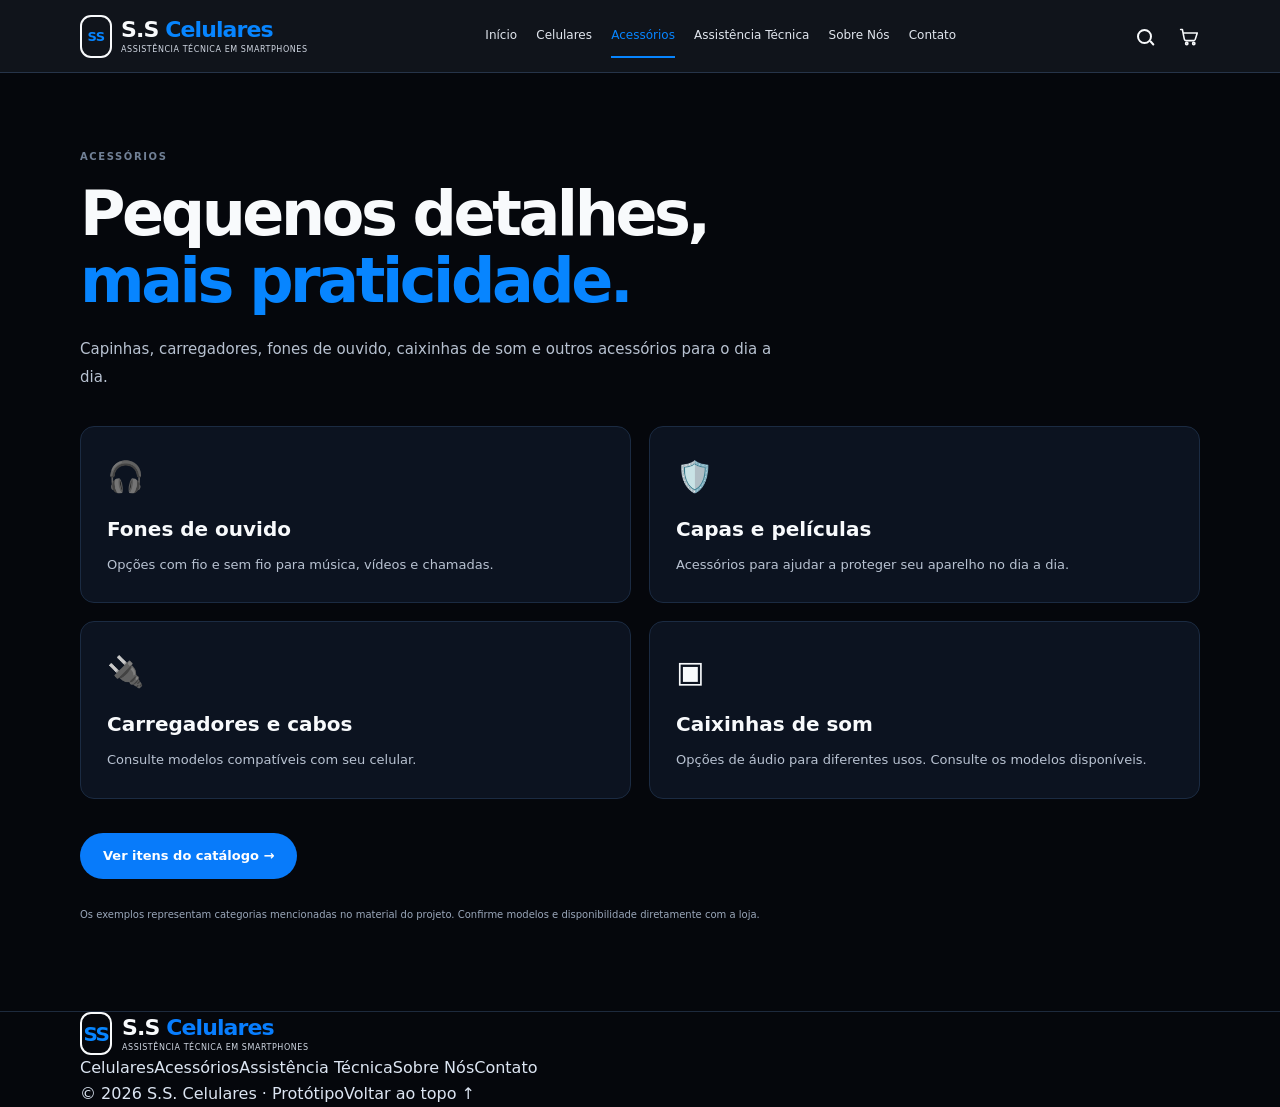
==== commit 258bda4e: "Padroniza página de acessórios e categorias confirmadas" ====
--- a/acessorios/index.html
+++ b/acessorios/index.html
@@ -21,4 +21,4 @@
         </a>
       </div>
     </div>
-  </header><main id="conteudo" class="pagina-conteudo"><div class="container"><p class="sobretitulo">ACESSÓRIOS</p><h1>Pequenos detalhes, <span>mais praticidade.</span></h1><p class="pagina-intro">Conheça categorias de acessórios para complementar o uso do seu dispositivo.</p><div class="pagina-cards"><article><span>🎧</span><h2>Fones de ouvido</h2><p>Opções com fio e sem fio para música, vídeos e chamadas.</p></article><article><span>🛡️</span><h2>Capas e películas</h2><p>Acessórios para ajudar a proteger seu aparelho no dia a dia.</p></article><article><span>🔌</span><h2>Carregadores e cabos</h2><p>Consulte modelos compatíveis com seu celular.</p></article><article><span>⌚</span><h2>Smartwatches</h2><p>Dispositivos vestíveis para acompanhar notificações e atividades.</p></article></div><a class="botao botao-principal" href="../catalogo/index.html">Ver itens do catálogo →</a><p class="aviso-catalogo">Categorias ilustrativas; confirme modelos e disponibilidade na loja.</p></div></main><footer class="rodape"><div class="container rodape-conteudo"><a class="marca marca-rodape" href="../index.html"><span class="marca-simbolo">SS</span><span>SS <b>Celulares</b></span></a><p>© <span class="ano-atual"></span> SS Celulares. Projeto demonstrativo.</p><a href="../index.html">Voltar ao início ↑</a></div></footer><script>document.querySelectorAll(".ano-atual").forEach(el=>el.textContent=new Date().getFullYear())</script></body></html>+  </header><main id="conteudo" class="pagina-conteudo"><div class="container"><p class="sobretitulo">ACESSÓRIOS</p><h1>Pequenos detalhes, <span>mais praticidade.</span></h1><p class="pagina-intro">Capinhas, carregadores, fones de ouvido, caixinhas de som e outros acessórios para o dia a dia.</p><div class="pagina-cards"><article><span>🎧</span><h2>Fones de ouvido</h2><p>Opções com fio e sem fio para música, vídeos e chamadas.</p></article><article><span>🛡️</span><h2>Capas e películas</h2><p>Acessórios para ajudar a proteger seu aparelho no dia a dia.</p></article><article><span>🔌</span><h2>Carregadores e cabos</h2><p>Consulte modelos compatíveis com seu celular.</p></article><article><span>▣</span><h2>Caixinhas de som</h2><p>Opções de áudio para diferentes usos. Consulte os modelos disponíveis.</p></article></div><a class="botao botao-principal" href="../catalogo/index.html">Ver itens do catálogo →</a><p class="aviso-catalogo">Os exemplos representam categorias mencionadas no material do projeto. Confirme modelos e disponibilidade diretamente com a loja.</p></div></main><footer class="rodape rodape-global"><div class="container rodape-padrao"><a class="marca" href="../index.html"><span class="marca-simbolo home-marca-simbolo">SS</span><span class="home-marca-texto">S.S <b>Celulares</b><small>ASSISTÊNCIA TÉCNICA EM SMARTPHONES</small></span></a><nav class="rodape-links" aria-label="Links do rodapé"><a href="../celulares/index.html">Celulares</a><a href="../acessorios/index.html">Acessórios</a><a href="../assistencia/index.html">Assistência Técnica</a><a href="../sobre/index.html">Sobre Nós</a><a href="../contato/index.html">Contato</a></nav><div class="rodape-final"><span>© <span class="ano-atual"></span> S.S. Celulares · Protótipo</span><a href="#conteudo">Voltar ao topo ↑</a></div></div></footer><script>document.querySelectorAll(".ano-atual").forEach(el=>el.textContent=new Date().getFullYear())</script></body></html>
--- a/assets/css/style.css
+++ b/assets/css/style.css
@@ -266,3 +266,34 @@
  .home-rodape-grade{grid-template-columns:1fr 1fr;gap:24px 15px;padding-block:25px}.home-marca-texto{font-size:18px}.home-telefone{font-size:10px}.home-endereco strong{font-size:10px}
 }
 @media(prefers-reduced-motion:reduce){.home-page *{scroll-behavior:auto!important;transition:none!important}}
+
+
+/* Cabeçalho e atalhos superiores unificados em todas as páginas */
+.topo-padrao{position:sticky;top:0;z-index:20;background:#10141b;border-bottom:1px solid #263449;backdrop-filter:blur(14px);color:#f8fafc}
+.topo-padrao .barra{min-height:72px;gap:clamp(12px,2vw,28px)}
+.topo-padrao .marca{gap:9px;flex-shrink:0;color:#f8fafc}
+.topo-padrao .marca-simbolo{display:grid;place-items:center;width:32px;height:43px;border:2px solid #f8fafc;border-radius:11px;background:transparent;color:#0785ff;font-size:13px;font-weight:800;letter-spacing:-.04em}
+.topo-padrao .home-marca-texto{font-size:22px;line-height:1.05;letter-spacing:-.04em;color:#f8fafc}
+.topo-padrao .home-marca-texto b{color:#0785ff}
+.topo-padrao .home-marca-texto small{display:block;margin-top:5px;font-size:8px;font-weight:500;letter-spacing:.07em;color:#d0d7e2}
+.topo-padrao .navegacao{display:flex;align-items:center;gap:clamp(10px,1.5vw,25px);color:#e1e6ee;font-size:12px;font-weight:450}
+.topo-padrao .navegacao a{position:relative;white-space:nowrap;transition:color .2s}
+.topo-padrao .navegacao a:hover,.topo-padrao .navegacao a[aria-current="page"]{color:#0785ff}
+.topo-padrao .navegacao a[aria-current="page"]:after{content:"";position:absolute;left:0;right:0;bottom:-12px;height:2px;background:#0785ff}
+.topo-padrao .home-atalhos{display:flex;align-items:center;gap:22px;flex-shrink:0}
+.topo-padrao .home-icone-link{position:relative;display:grid;place-items:center;width:22px;height:30px;color:#f8fafc}
+.topo-padrao .home-icone-link:hover{color:#0785ff}
+.topo-padrao .home-lupa{width:15px;height:15px;border:2px solid currentColor;border-radius:50%;position:relative;display:block}
+.topo-padrao .home-lupa:after{content:"";position:absolute;width:6px;height:2px;background:currentColor;right:-5px;bottom:-2px;transform:rotate(48deg);border-radius:2px}
+.topo-padrao .home-cart-svg{width:21px;height:21px;fill:none;stroke:currentColor;stroke-width:1.8;stroke-linecap:round;stroke-linejoin:round}
+.topo-padrao .contador-carrinho:not([hidden]){position:absolute;top:-2px;right:-8px;display:grid;place-items:center;min-width:16px;height:16px;padding:0 4px;border-radius:99px;background:#087eff;color:#fff;font-size:10px;font-weight:800}
+.home-page .topo-padrao{position:relative}
+@media(max-width:1050px){
+ .topo-padrao .barra{gap:13px}.topo-padrao .home-marca-texto{font-size:19px}.topo-padrao .navegacao{gap:12px;font-size:11px}
+}
+@media(max-width:760px){
+ .topo-padrao .barra{min-height:unset;padding-block:12px;flex-wrap:wrap}
+ .topo-padrao .navegacao{order:3;width:100%;overflow-x:auto;justify-content:flex-start;gap:21px;padding:8px 0 4px;white-space:nowrap;font-size:11px}
+ .topo-padrao .navegacao a[aria-current="page"]:after{bottom:-5px}
+ .topo-padrao .home-atalhos{margin-left:auto}
+}
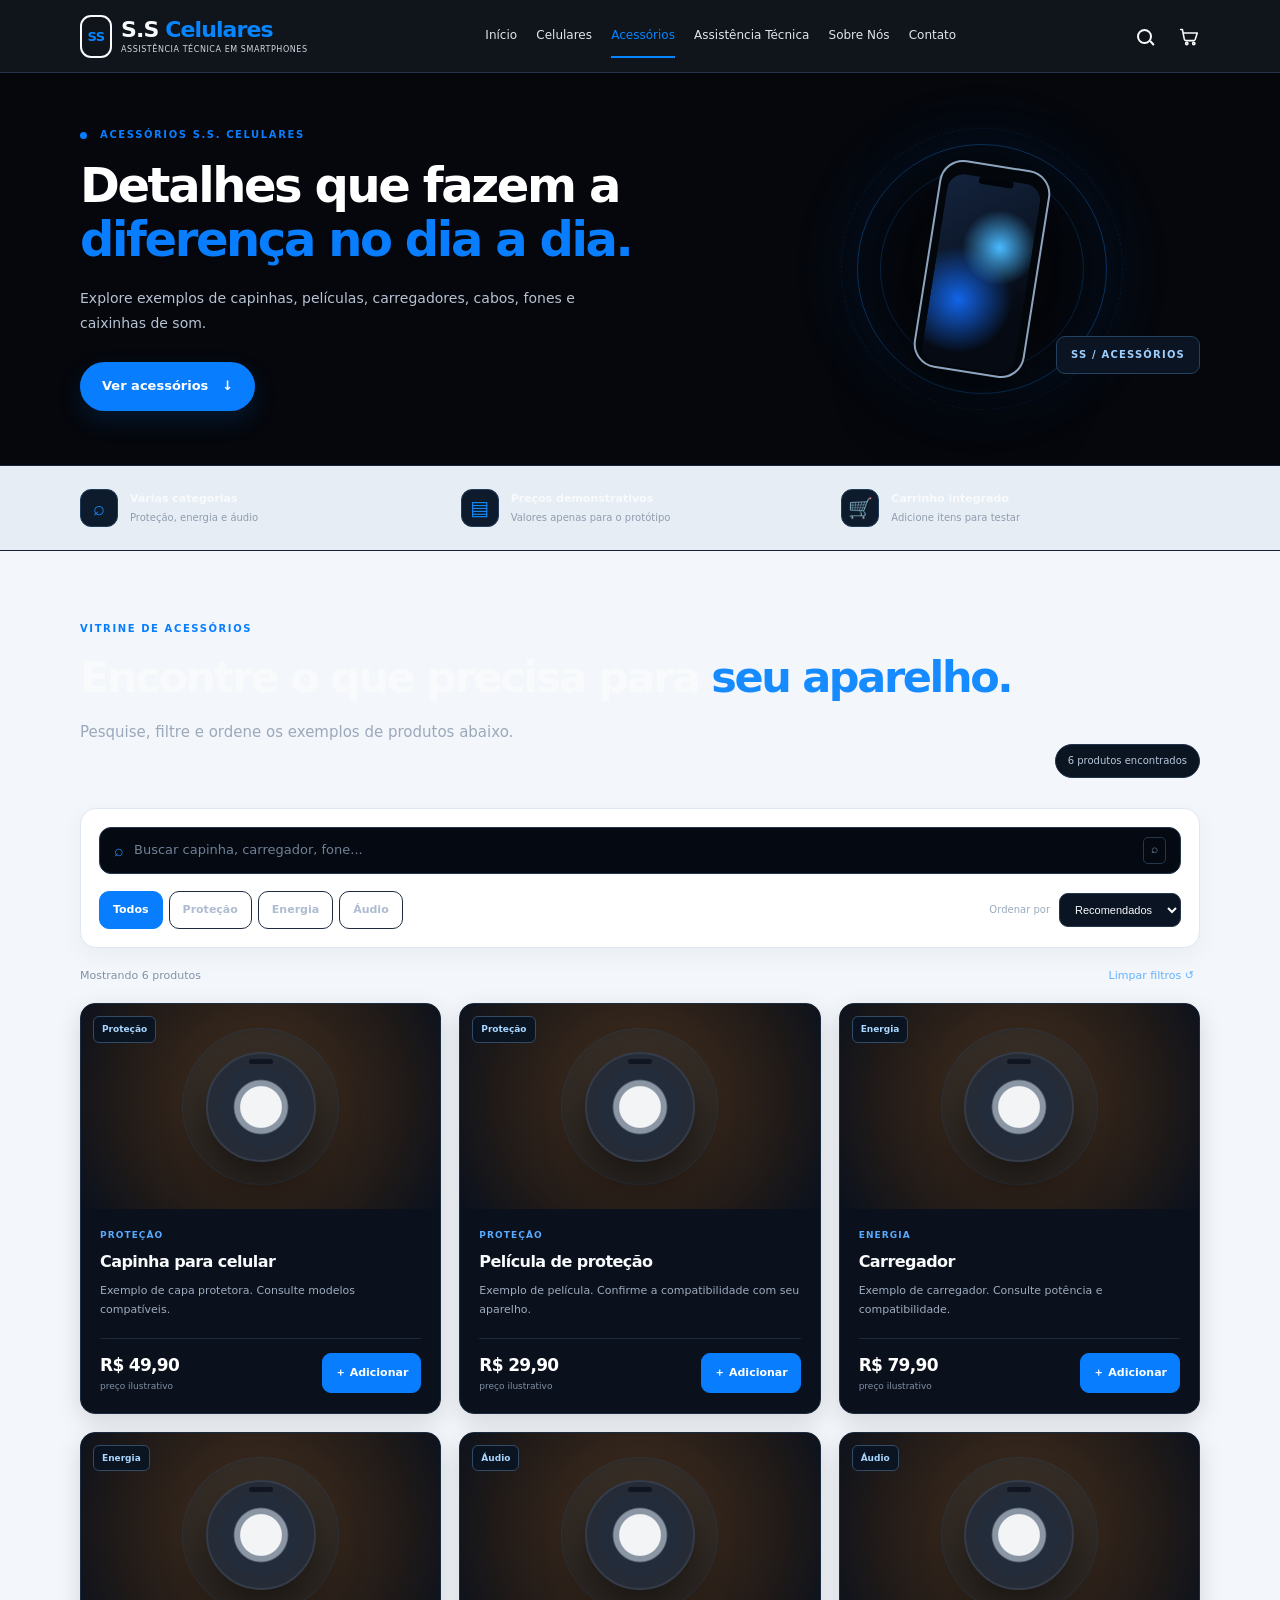
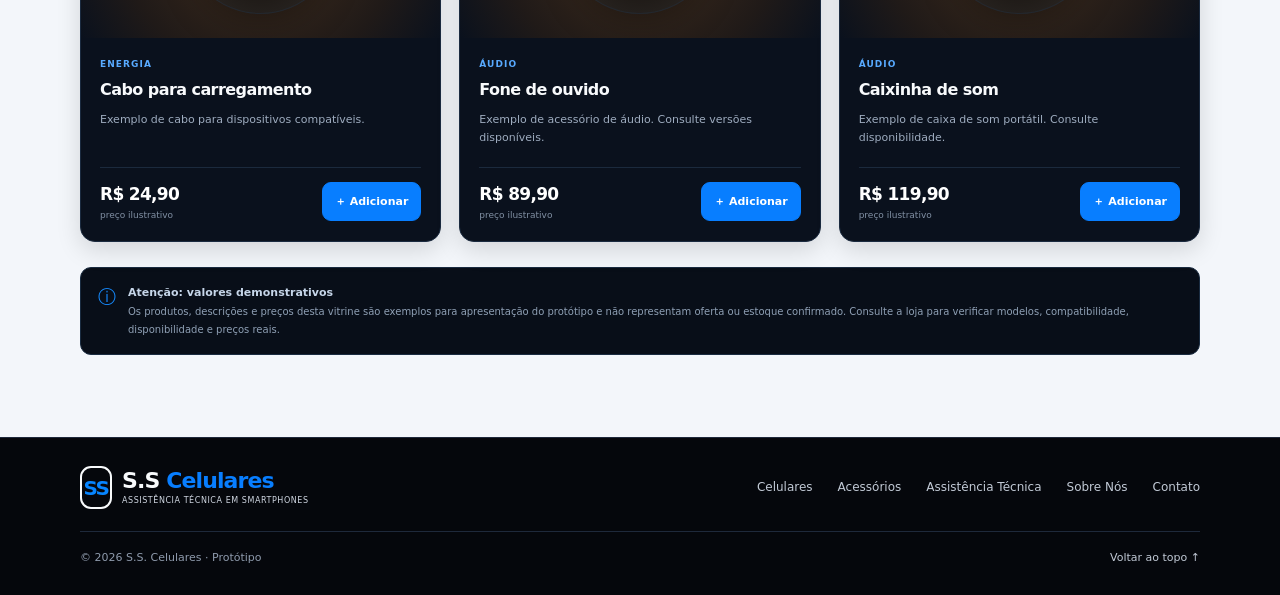
==== commit 02669efe: "Cria vitrine interativa de acessórios com preços demonstrativos" ====
--- a/acessorios/index.html
+++ b/acessorios/index.html
@@ -1,5 +1,5 @@
 <!doctype html>
-<html lang="pt-BR"><head><meta charset="UTF-8"><meta name="viewport" content="width=device-width, initial-scale=1"><meta name="description" content="Explore acessórios demonstrativos para celulares."><title>Acessórios | SS Celulares</title><link rel="stylesheet" href="../assets/css/style.css"></head><body><a class="pular-conteudo" href="#conteudo">Pular para o conteúdo</a><header class="topo topo-padrao">
+<html lang="pt-BR"><head><meta charset="UTF-8"><meta name="viewport" content="width=device-width, initial-scale=1"><meta name="description" content="Explore acessórios demonstrativos para celulares."><title>Acessórios | SS Celulares</title><link rel="stylesheet" href="../assets/css/style.css"><script src="../assets/js/catalogo.js" defer></script></head><body><a class="pular-conteudo" href="#conteudo">Pular para o conteúdo</a><header class="topo topo-padrao">
     <div class="container barra">
       <a class="marca" href="../index.html" aria-label="SS Celulares — início">
         <span class="marca-simbolo home-marca-simbolo">SS</span>
@@ -21,4 +21,46 @@
         </a>
       </div>
     </div>
-  </header><main id="conteudo" class="pagina-conteudo"><div class="container"><p class="sobretitulo">ACESSÓRIOS</p><h1>Pequenos detalhes, <span>mais praticidade.</span></h1><p class="pagina-intro">Capinhas, carregadores, fones de ouvido, caixinhas de som e outros acessórios para o dia a dia.</p><div class="pagina-cards"><article><span>🎧</span><h2>Fones de ouvido</h2><p>Opções com fio e sem fio para música, vídeos e chamadas.</p></article><article><span>🛡️</span><h2>Capas e películas</h2><p>Acessórios para ajudar a proteger seu aparelho no dia a dia.</p></article><article><span>🔌</span><h2>Carregadores e cabos</h2><p>Consulte modelos compatíveis com seu celular.</p></article><article><span>▣</span><h2>Caixinhas de som</h2><p>Opções de áudio para diferentes usos. Consulte os modelos disponíveis.</p></article></div><a class="botao botao-principal" href="../catalogo/index.html">Ver itens do catálogo →</a><p class="aviso-catalogo">Os exemplos representam categorias mencionadas no material do projeto. Confirme modelos e disponibilidade diretamente com a loja.</p></div></main><footer class="rodape rodape-global"><div class="container rodape-padrao"><a class="marca" href="../index.html"><span class="marca-simbolo home-marca-simbolo">SS</span><span class="home-marca-texto">S.S <b>Celulares</b><small>ASSISTÊNCIA TÉCNICA EM SMARTPHONES</small></span></a><nav class="rodape-links" aria-label="Links do rodapé"><a href="../celulares/index.html">Celulares</a><a href="../acessorios/index.html">Acessórios</a><a href="../assistencia/index.html">Assistência Técnica</a><a href="../sobre/index.html">Sobre Nós</a><a href="../contato/index.html">Contato</a></nav><div class="rodape-final"><span>© <span class="ano-atual"></span> S.S. Celulares · Protótipo</span><a href="#conteudo">Voltar ao topo ↑</a></div></div></footer><script>document.querySelectorAll(".ano-atual").forEach(el=>el.textContent=new Date().getFullYear())</script></body></html>+  </header><main id="conteudo" class="catalogo-pagina">
+  <section class="catalogo-hero">
+    <div class="container catalogo-hero-grade">
+      <div class="catalogo-hero-texto">
+        <p class="sobretitulo"><span class="ponto"></span> ACESSÓRIOS S.S. CELULARES</p>
+        <h1>Detalhes que fazem a <span>diferença no dia a dia.</span></h1>
+        <p>Explore exemplos de capinhas, películas, carregadores, cabos, fones e caixinhas de som.</p>
+        <a class="botao botao-principal" href="#explorar">Ver acessórios <span aria-hidden="true">↓</span></a>
+      </div>
+      <div class="catalogo-hero-selo" aria-hidden="true"><div class="catalogo-orbita"></div><div class="catalogo-aparelho"><div></div></div><span class="catalogo-flutuante">SS / ACESSÓRIOS</span></div>
+    </div>
+  </section>
+  <section class="catalogo-destaques" aria-label="Informações sobre os acessórios">
+    <div class="container catalogo-destaques-grade">
+      <div><span class="destaque-icone">⌕</span><span><strong>Várias categorias</strong><small>Proteção, energia e áudio</small></span></div>
+      <div><span class="destaque-icone">▤</span><span><strong>Preços demonstrativos</strong><small>Valores apenas para o protótipo</small></span></div>
+      <div><span class="destaque-icone">🛒</span><span><strong>Carrinho integrado</strong><small>Adicione itens para testar</small></span></div>
+    </div>
+  </section>
+  <section class="catalogo-explorar" id="explorar">
+    <div class="container">
+      <div class="catalogo-cabecalho">
+        <div><p class="sobretitulo">VITRINE DE ACESSÓRIOS</p><h2>Encontre o que precisa para <span>seu aparelho.</span></h2><p class="texto-secundario">Pesquise, filtre e ordene os exemplos de produtos abaixo.</p></div>
+        <span class="contador" id="contador-produtos" aria-live="polite">Carregando produtos...</span>
+      </div>
+      <div class="catalogo-painel-filtros">
+        <label class="campo-busca campo-busca-grande"><span aria-hidden="true">⌕</span><input id="busca" type="search" placeholder="Buscar capinha, carregador, fone..." aria-label="Buscar acessórios por nome ou descrição"><kbd>⌕</kbd></label>
+        <div class="catalogo-filtros-linha">
+          <div class="categorias" role="group" aria-label="Filtrar por categoria">
+            <button class="filtro ativo" type="button" data-categoria="Todos" aria-pressed="true">Todos</button>
+            <button class="filtro" type="button" data-categoria="Proteção" aria-pressed="false">Proteção</button>
+            <button class="filtro" type="button" data-categoria="Energia" aria-pressed="false">Energia</button>
+            <button class="filtro" type="button" data-categoria="Áudio" aria-pressed="false">Áudio</button>
+          </div>
+          <label class="ordenar-controle"><span>Ordenar por</span><select id="ordenar-produtos" aria-label="Ordenar acessórios"><option value="relevancia">Recomendados</option><option value="preco-menor">Menor preço</option><option value="preco-maior">Maior preço</option><option value="nome">Nome A–Z</option></select></label>
+        </div>
+      </div>
+      <div class="catalogo-resultado-topo"><span id="resumo-resultados">Acessórios demonstrativos</span><button id="limpar-filtros" class="limpar-filtros" type="button">Limpar filtros ↺</button></div>
+      <div class="produtos produtos-catalogo" id="lista-produtos" aria-live="polite"></div>
+      <div class="catalogo-nota"><span aria-hidden="true">ⓘ</span><p><strong>Atenção: valores demonstrativos</strong><br>Os produtos, descrições e preços desta vitrine são exemplos para apresentação do protótipo e não representam oferta ou estoque confirmado. Consulte a loja para verificar modelos, compatibilidade, disponibilidade e preços reais.</p></div>
+    </div>
+  </section>
+</main><footer class="rodape rodape-global"><div class="container rodape-padrao"><a class="marca" href="../index.html"><span class="marca-simbolo home-marca-simbolo">SS</span><span class="home-marca-texto">S.S <b>Celulares</b><small>ASSISTÊNCIA TÉCNICA EM SMARTPHONES</small></span></a><nav class="rodape-links" aria-label="Links do rodapé"><a href="../celulares/index.html">Celulares</a><a href="../acessorios/index.html">Acessórios</a><a href="../assistencia/index.html">Assistência Técnica</a><a href="../sobre/index.html">Sobre Nós</a><a href="../contato/index.html">Contato</a></nav><div class="rodape-final"><span>© <span class="ano-atual"></span> S.S. Celulares · Protótipo</span><a href="#conteudo">Voltar ao topo ↑</a></div></div></footer><script>document.querySelectorAll(".ano-atual").forEach(el=>el.textContent=new Date().getFullYear())</script></body></html>
--- a/assets/css/style.css
+++ b/assets/css/style.css
@@ -297,3 +297,42 @@
  .topo-padrao .navegacao a[aria-current="page"]:after{bottom:-5px}
  .topo-padrao .home-atalhos{margin-left:auto}
 }
+
+
+/* Identidade visual global S.S. Celulares — azul, preto e tons claros */
+:root{--ink:#111827;--muted:#667085;--navy:#05070c;--navy-2:#101827;--lime:#087eff;--paper:#f3f6fa;--line:#dce3ec;--white:#fff;--radius:16px;--shadow:0 16px 40px rgba(5,15,35,.10)}
+body:not(.home-page){background:#f3f6fa;color:#111827}
+.pagina-conteudo{min-height:calc(100vh - 150px);padding:58px 0 72px;background:#f3f6fa}
+.pagina-conteudo .container{max-width:1120px}
+.pagina-conteudo .sobretitulo,.catalogo-pagina .sobretitulo{color:#087eff;font-weight:750}
+.pagina-conteudo h1,.catalogo-pagina h1{max-width:850px;margin:0;color:#101827;font-size:clamp(34px,4vw,48px);line-height:1.12;letter-spacing:-.05em;font-weight:850}
+.pagina-conteudo h1 span,.catalogo-pagina h1 span{color:#087eff}
+.pagina-intro,.texto-secundario{max-width:720px;color:#596579;font-size:15px;line-height:1.8;margin:18px 0 32px}
+.pagina-cards{display:grid;grid-template-columns:repeat(3,minmax(0,1fr));gap:18px;margin:32px 0}
+.pagina-cards article{display:flex;flex-direction:column;align-items:flex-start;min-height:190px;padding:25px;border:1px solid #e0e7ef;border-radius:16px;background:#fff;box-shadow:0 8px 25px rgba(16,24,40,.045)}
+.pagina-cards article>span{display:grid;place-items:center;width:43px;height:43px;margin-bottom:15px;border-radius:12px;background:#eaf3ff;color:#087eff;font-size:22px}
+.pagina-cards h2{margin:0 0 8px;color:#101827;font-size:18px;letter-spacing:-.025em}
+.pagina-cards p{margin:0;color:#667085;font-size:13px;line-height:1.75}
+.aviso-catalogo{margin:26px 0;padding:14px 17px;border-left:3px solid #087eff;border-radius:0 10px 10px 0;background:#eaf3ff;color:#40516a;font-size:12px;line-height:1.7}
+.botao-principal{background:#087eff;color:white;border-radius:999px;padding:14px 22px;box-shadow:0 10px 24px #087eff25}
+.botao-principal:hover{background:#006de0;color:white}
+.rodape-global{background:#05070c;color:#f8fafc;border-top:1px solid #1e293b}
+.rodape-padrao{display:grid;grid-template-columns:1fr 1.5fr;gap:22px;align-items:center;padding-block:28px}
+.rodape-links{display:flex;justify-content:flex-end;gap:clamp(12px,2vw,25px);flex-wrap:wrap;color:#c2cad6;font-size:12px}
+.rodape-links a:hover,.rodape-final a:hover{color:#0785ff}
+.rodape-final{grid-column:1/-1;display:flex;justify-content:space-between;gap:18px;padding-top:17px;border-top:1px solid #1e293b;color:#8f9bad;font-size:11px}
+.rodape-final a{color:#c2cad6}
+.catalogo-pagina{background:#f3f6fa}
+.catalogo-hero{background:#05070c;color:#fff}
+.catalogo-hero h1{color:#fff}
+.catalogo-hero h1 span{color:#087eff}
+.catalogo-destaques{background:#e7edf4}
+.catalogo-destaques-grade>div{color:#111827}
+.catalogo-explorar{background:#f3f6fa}
+.catalogo-painel-filtros,.produto,.carrinho-vazio,.resumo-carrinho,.item-carrinho{border:1px solid #e0e7ef;border-radius:16px;background:#fff;box-shadow:0 8px 25px rgba(16,24,40,.045)}
+.filtro.ativo,.filtro:hover{background:#087eff;border-color:#087eff;color:#fff}
+.adicionar-carrinho{background:#087eff;color:#fff;border-radius:10px}
+.carrinho-vazio{padding:35px;text-align:center}
+.carrinho-vazio>span{font-size:35px;color:#087eff}
+.resumo-carrinho{padding:24px}
+@media(max-width:760px){.pagina-conteudo{padding:40px 0 52px}.pagina-cards{grid-template-columns:1fr;gap:13px}.pagina-cards article{min-height:unset}.rodape-padrao{grid-template-columns:1fr;gap:18px}.rodape-links{justify-content:flex-start}.rodape-final{grid-column:auto;flex-wrap:wrap}.pagina-conteudo h1{font-size:36px}}
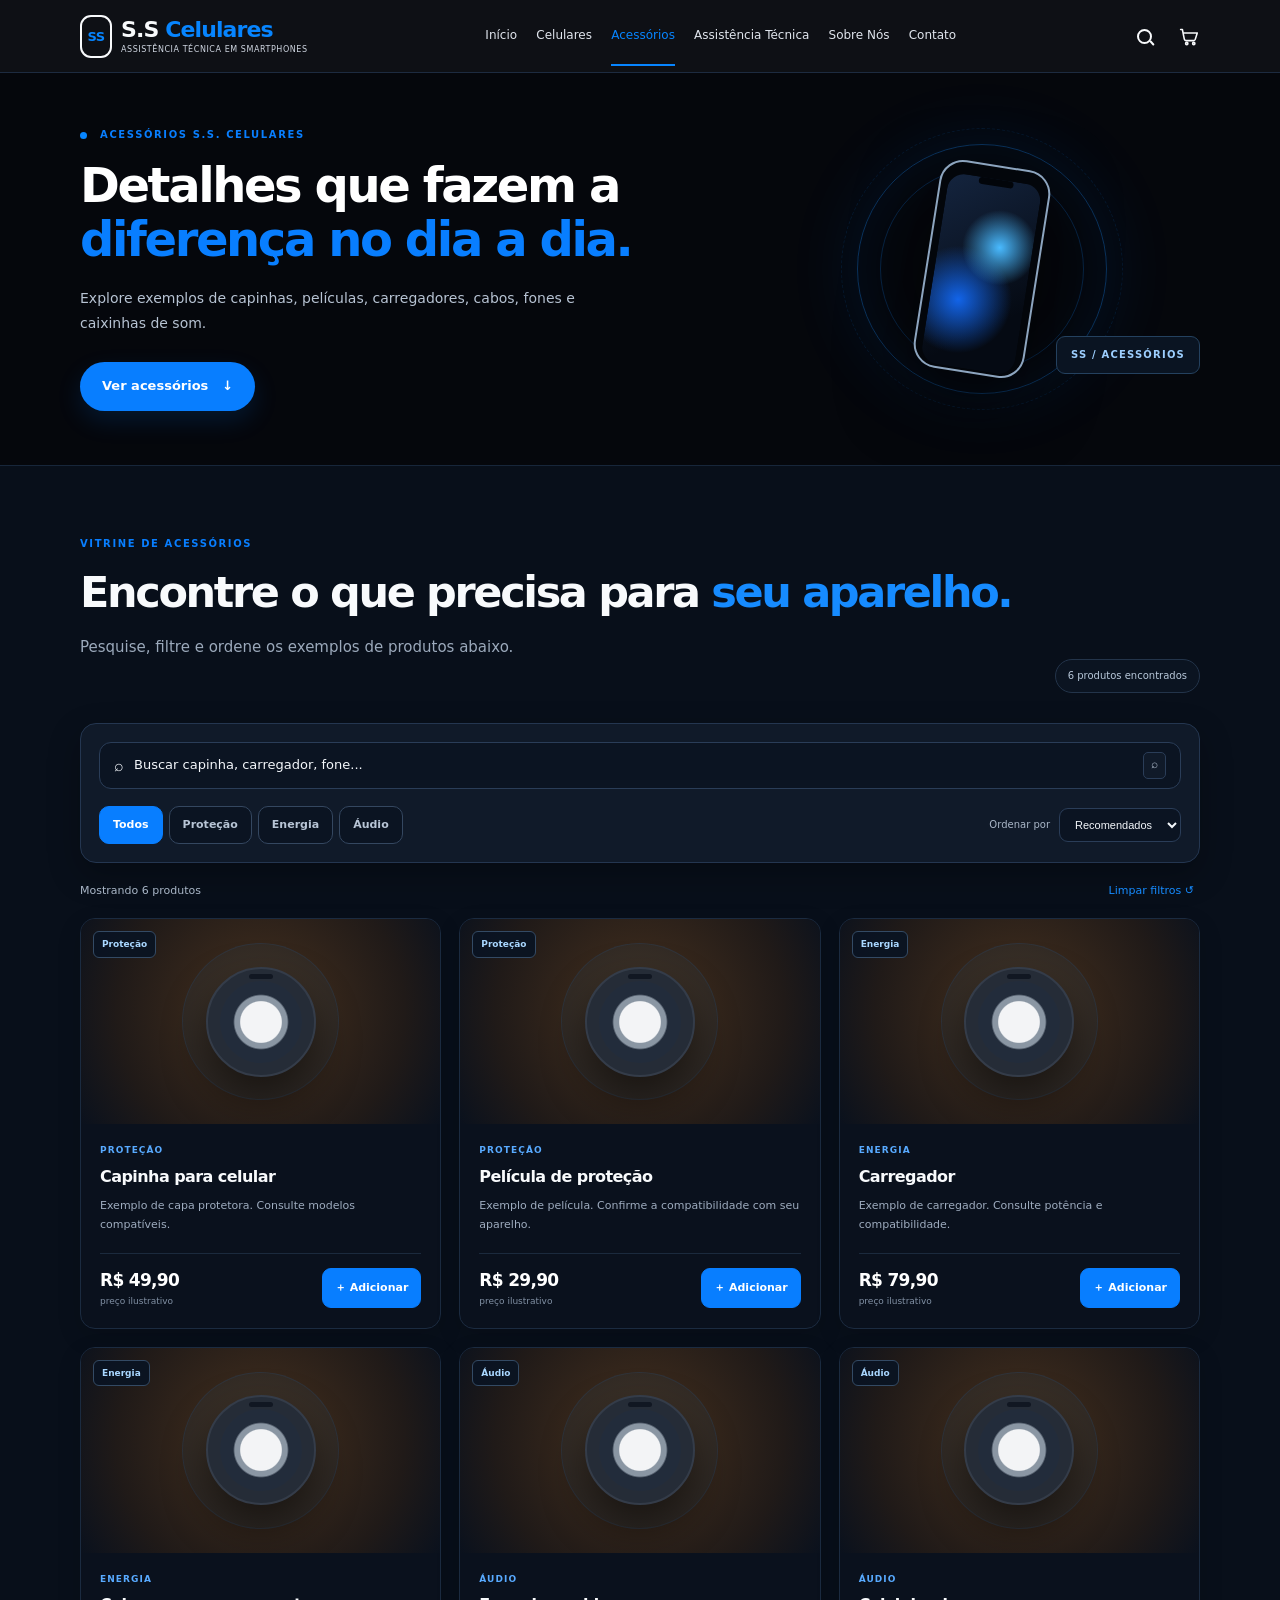
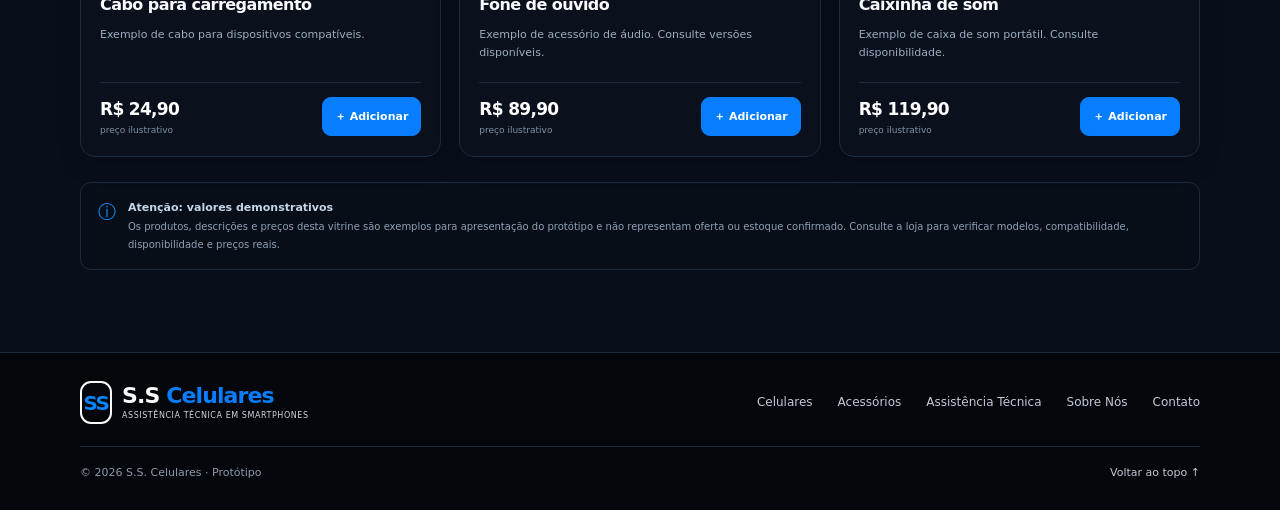
==== commit 3eeff1ee: "Remove catalogo-destaques section from index.html Removed the 'catalogo-destaques' section containin" ====
--- a/acessorios/index.html
+++ b/acessorios/index.html
@@ -33,13 +33,7 @@
       <div class="catalogo-hero-selo" aria-hidden="true"><div class="catalogo-orbita"></div><div class="catalogo-aparelho"><div></div></div><span class="catalogo-flutuante">SS / ACESSÓRIOS</span></div>
     </div>
   </section>
-  <section class="catalogo-destaques" aria-label="Informações sobre os acessórios">
-    <div class="container catalogo-destaques-grade">
-      <div><span class="destaque-icone">⌕</span><span><strong>Várias categorias</strong><small>Proteção, energia e áudio</small></span></div>
-      <div><span class="destaque-icone">▤</span><span><strong>Preços demonstrativos</strong><small>Valores apenas para o protótipo</small></span></div>
-      <div><span class="destaque-icone">🛒</span><span><strong>Carrinho integrado</strong><small>Adicione itens para testar</small></span></div>
-    </div>
-  </section>
+  
   <section class="catalogo-explorar" id="explorar">
     <div class="container">
       <div class="catalogo-cabecalho">
@@ -63,4 +57,4 @@
       <div class="catalogo-nota"><span aria-hidden="true">ⓘ</span><p><strong>Atenção: valores demonstrativos</strong><br>Os produtos, descrições e preços desta vitrine são exemplos para apresentação do protótipo e não representam oferta ou estoque confirmado. Consulte a loja para verificar modelos, compatibilidade, disponibilidade e preços reais.</p></div>
     </div>
   </section>
-</main><footer class="rodape rodape-global"><div class="container rodape-padrao"><a class="marca" href="../index.html"><span class="marca-simbolo home-marca-simbolo">SS</span><span class="home-marca-texto">S.S <b>Celulares</b><small>ASSISTÊNCIA TÉCNICA EM SMARTPHONES</small></span></a><nav class="rodape-links" aria-label="Links do rodapé"><a href="../celulares/index.html">Celulares</a><a href="../acessorios/index.html">Acessórios</a><a href="../assistencia/index.html">Assistência Técnica</a><a href="../sobre/index.html">Sobre Nós</a><a href="../contato/index.html">Contato</a></nav><div class="rodape-final"><span>© <span class="ano-atual"></span> S.S. Celulares · Protótipo</span><a href="#conteudo">Voltar ao topo ↑</a></div></div></footer><script>document.querySelectorAll(".ano-atual").forEach(el=>el.textContent=new Date().getFullYear())</script></body></html>+</main><footer class="rodape rodape-global"><div class="container rodape-padrao"><a class="marca" href="../index.html"><span class="marca-simbolo home-marca-simbolo">SS</span><span class="home-marca-texto">S.S <b>Celulares</b><small>ASSISTÊNCIA TÉCNICA EM SMARTPHONES</small></span></a><nav class="rodape-links" aria-label="Links do rodapé"><a href="../celulares/index.html">Celulares</a><a href="../acessorios/index.html">Acessórios</a><a href="../assistencia/index.html">Assistência Técnica</a><a href="../sobre/index.html">Sobre Nós</a><a href="../contato/index.html">Contato</a></nav><div class="rodape-final"><span>© <span class="ano-atual"></span> S.S. Celulares · Protótipo</span><a href="#conteudo">Voltar ao topo ↑</a></div></div></footer><script>document.querySelectorAll(".ano-atual").forEach(el=>el.textContent=new Date().getFullYear())</script></body></html>
--- a/assets/css/style.css
+++ b/assets/css/style.css
@@ -79,13 +79,6 @@
 .catalogo-aparelho>div{height:100%;border-radius:17px;background:radial-gradient(circle at 65% 35%,#49baff 0,transparent 27%),radial-gradient(circle at 30% 65%,#1264e9 0,transparent 38%),linear-gradient(145deg,#14243e,#050a13 75%)}
 .catalogo-aparelho>div:before{content:"";display:block;width:35px;height:7px;margin:5px auto;border-radius:8px;background:#02050a}
 .catalogo-flutuante{position:absolute;right:0;bottom:35px;padding:10px 14px;border:1px solid #24415f;border-radius:9px;background:#0a1422;color:#9dcfff;font-size:10px;font-weight:850;letter-spacing:.12em}
-.catalogo-destaques{background:#080e18;border-bottom:1px solid #172438}
-.catalogo-destaques-grade{display:grid;grid-template-columns:repeat(3,minmax(0,1fr));gap:22px;padding-block:23px}
-.catalogo-destaques-grade>div{display:flex;align-items:center;gap:12px}
-.destaque-icone{display:grid;place-items:center;width:38px;height:38px;flex:0 0 38px;border:1px solid #203c5b;border-radius:11px;background:#0d1b2c;color:#168bff;font-size:20px}
-.catalogo-destaques strong,.catalogo-destaques small{display:block}
-.catalogo-destaques strong{font-size:11px;color:#f8fafc}
-.catalogo-destaques small{margin-top:3px;color:#8f9caf;font-size:10px}
 .catalogo-explorar{padding:70px 0 82px;background:#05070c}
 .catalogo-explorar .catalogo-cabecalho{align-items:end}
 .catalogo-explorar .catalogo-cabecalho h2{margin:0;font-size:clamp(31px,4vw,43px);line-height:1.12;letter-spacing:-.055em;color:#f8fafc}
@@ -336,3 +329,242 @@
 .carrinho-vazio>span{font-size:35px;color:#087eff}
 .resumo-carrinho{padding:24px}
 @media(max-width:760px){.pagina-conteudo{padding:40px 0 52px}.pagina-cards{grid-template-columns:1fr;gap:13px}.pagina-cards article{min-height:unset}.rodape-padrao{grid-template-columns:1fr;gap:18px}.rodape-links{justify-content:flex-start}.rodape-final{grid-column:auto;flex-wrap:wrap}.pagina-conteudo h1{font-size:36px}}
+
+
+/* =========================================================
+   Ajustes globais: tema escuro consistente e navegação
+   ========================================================= */
+:root {
+  color-scheme: dark;
+  --ink: #f4f7fb;
+  --muted: #aab7c8;
+  --navy: #05070c;
+  --navy-2: #0b1422;
+  --lime: #0785ff;
+  --paper: #0a111d;
+  --line: #1d2b40;
+  --white: #101a29;
+  --shadow: 0 18px 50px rgba(0, 0, 0, .28);
+}
+html { background: #05070c; color-scheme: dark; }
+body { background: #05070c; color: #f4f7fb; }
+main, section, .secao, .catalogo, .sobre, .beneficios,
+.categorias-home, .assistencia-home, .marcas-home,
+.home-categorias, .home-destaques, .home-sobre,
+.home-assistencia, .pagina-conteudo, .catalogo-explorar {
+  color: #f4f7fb;
+  background-color: #080f1a;
+}
+.home-categorias, .categorias-home, .beneficios,
+.assistencia-home, .home-assistencia, .marcas-home,
+.home-sobre {
+  border-color: #1d2b40;
+}
+.home-categoria, .categoria-home, .pagina-cards article,
+.produto, .contador, .campo-busca, .carrinho-vazio,
+.item-carrinho, .resumo-carrinho {
+  color: #f4f7fb;
+  background: #101a29;
+  border-color: #243650;
+}
+.home-categoria strong, .home-produto h3,
+.assistencia-conteudo h2, .assistencia-conteudo h3,
+.home-assistencia h2, .home-sobre h2,
+.home-destaques h2, .home-categorias strong {
+  color: #f4f7fb;
+}
+.home-categoria p, .home-produto p, .home-sobre p,
+.assistencia-conteudo p, .home-assistencia p,
+.pagina-cards p, .pagina-intro, .texto-secundario {
+  color: #b8c5d6;
+}
+.home-assistencia, .assistencia-home {
+  background: #0b1422;
+}
+.home-assistencia-foto, .assistencia-foto {
+  background-color: #071a32;
+}
+.home-marcas, .marcas-home {
+  background: #0b1422;
+  color: #f4f7fb;
+}
+.home-marcas span, .marcas-lista span { color: #e7effa; }
+.home-rodape, .rodape, .rodape-global {
+  background: #03060b;
+  color: #dce7f5;
+  border-color: #1d2b40;
+}
+.topo, .topo-padrao {
+  position: sticky;
+  top: 0;
+  z-index: 20;
+  background: rgba(5, 7, 12, .96);
+  border-bottom: 1px solid #1d2b40;
+  backdrop-filter: blur(14px);
+}
+.barra { min-width: 0; }
+.navegacao {
+  min-width: 0;
+  flex-wrap: wrap;
+  justify-content: center;
+}
+.navegacao a {
+  padding: 8px 0;
+  white-space: nowrap;
+  transition: color .18s ease;
+}
+.navegacao a:hover,
+.navegacao a:focus-visible,
+.navegacao a[aria-current="page"] { color: #0785ff; }
+a:focus-visible, button:focus-visible, input:focus-visible,
+select:focus-visible {
+  outline: 2px solid #0785ff;
+  outline-offset: 3px;
+}
+.home-botao-azul, .botao-principal, .home-botao-azul:visited {
+  background: #087bfa;
+  color: #fff;
+}
+@media (max-width: 800px) {
+  .barra { gap: 12px; }
+  .navegacao { justify-content: flex-start; }
+}
+@media (max-width: 560px) {
+  .barra { align-items: center; }
+  .navegacao {
+    order: 3;
+    display: flex;
+    width: 100%;
+    overflow-x: auto;
+    flex-wrap: nowrap;
+    justify-content: flex-start;
+    gap: 18px;
+    padding: 4px 0 9px;
+    scrollbar-width: thin;
+    scrollbar-color: #24558a transparent;
+  }
+  .navegacao a { flex: 0 0 auto; }
+  .home-atalhos { margin-left: auto; }
+}
+@media (prefers-reduced-motion: reduce) {
+  html { scroll-behavior: auto; }
+  *, *::before, *::after { transition-duration: .01ms !important; }
+}
+
+
+/* Catálogo: painel de filtros integrado ao tema escuro */
+.catalogo-painel-filtros {
+  background: #101a29 !important;
+  border: 1px solid #243650 !important;
+  box-shadow: 0 12px 32px rgba(0, 0, 0, .22) !important;
+  color: #f4f7fb;
+}
+.catalogo-painel-filtros .campo-busca,
+.catalogo-painel-filtros .campo-busca-grande {
+  background: #0b1422;
+  border: 1px solid #2a3d58;
+  color: #f4f7fb;
+}
+.catalogo-painel-filtros .campo-busca input {
+  background: transparent;
+  color: #f4f7fb;
+  caret-color: #0785ff;
+}
+.catalogo-painel-filtros .campo-busca input::placeholder {
+  color: #91a2b9;
+  opacity: 1;
+}
+.catalogo-painel-filtros .campo-busca kbd {
+  background: #101a29;
+  border-color: #2a3d58;
+  color: #b8c5d6;
+}
+.catalogo-painel-filtros .filtro {
+  background: #0b1422;
+  border: 1px solid #344760;
+  color: #b8c5d6;
+}
+.catalogo-painel-filtros .filtro.ativo,
+.catalogo-painel-filtros .filtro:hover {
+  background: #087eff;
+  border-color: #087eff;
+  color: #fff;
+}
+.catalogo-painel-filtros .ordenar-controle,
+.catalogo-painel-filtros .ordenar-controle span {
+  color: #9fb0c5;
+}
+.catalogo-painel-filtros .ordenar-controle select {
+  background-color: #0b1422;
+  border: 1px solid #344760;
+  color: #f4f7fb;
+  color-scheme: dark;
+}
+.catalogo-painel-filtros .ordenar-controle select option {
+  background: #0b1422;
+  color: #f4f7fb;
+}
+.catalogo-resultado-topo {
+  color: #aab7c8;
+}
+.catalogo-resultado-topo .limpar-filtros {
+  color: #168bff;
+}
+
+
+/* Correção final: remover áreas brancas do painel de filtros do catálogo */
+.catalogo-pagina,
+.catalogo-pagina .catalogo-explorar {
+  background: #080f1a !important;
+  color: #f4f7fb !important;
+}
+.catalogo-pagina .catalogo-painel-filtros {
+  background: #101a29 !important;
+  background-color: #101a29 !important;
+  color: #f4f7fb !important;
+  border: 1px solid #243650 !important;
+  box-shadow: 0 12px 32px rgba(0, 0, 0, .28) !important;
+}
+.catalogo-pagina .catalogo-painel-filtros .campo-busca,
+.catalogo-pagina .catalogo-painel-filtros .campo-busca-grande,
+.catalogo-pagina .catalogo-painel-filtros select {
+  background: #0b1422 !important;
+  background-color: #0b1422 !important;
+  color: #f4f7fb !important;
+  border-color: #2a3d58 !important;
+}
+.catalogo-pagina .catalogo-painel-filtros input {
+  background: transparent !important;
+  color: #f4f7fb !important;
+  -webkit-text-fill-color: #f4f7fb;
+}
+.catalogo-pagina .catalogo-painel-filtros input::placeholder {
+  color: #91a2b9 !important;
+  opacity: 1;
+}
+.catalogo-pagina .catalogo-painel-filtros kbd {
+  background: #101a29 !important;
+  color: #b8c5d6 !important;
+  border-color: #2a3d58 !important;
+}
+.catalogo-pagina .catalogo-painel-filtros .filtro {
+  background: #0b1422 !important;
+  color: #b8c5d6 !important;
+  border-color: #344760 !important;
+}
+.catalogo-pagina .catalogo-painel-filtros .filtro.ativo,
+.catalogo-pagina .catalogo-painel-filtros .filtro:hover {
+  background: #087eff !important;
+  color: #fff !important;
+  border-color: #087eff !important;
+}
+.catalogo-pagina .catalogo-painel-filtros .ordenar-controle,
+.catalogo-pagina .catalogo-painel-filtros .ordenar-controle span,
+.catalogo-pagina .catalogo-resultado-topo {
+  color: #aab7c8 !important;
+}
+.catalogo-pagina .catalogo-painel-filtros select option {
+  background: #0b1422 !important;
+  color: #f4f7fb !important;
+}
+
